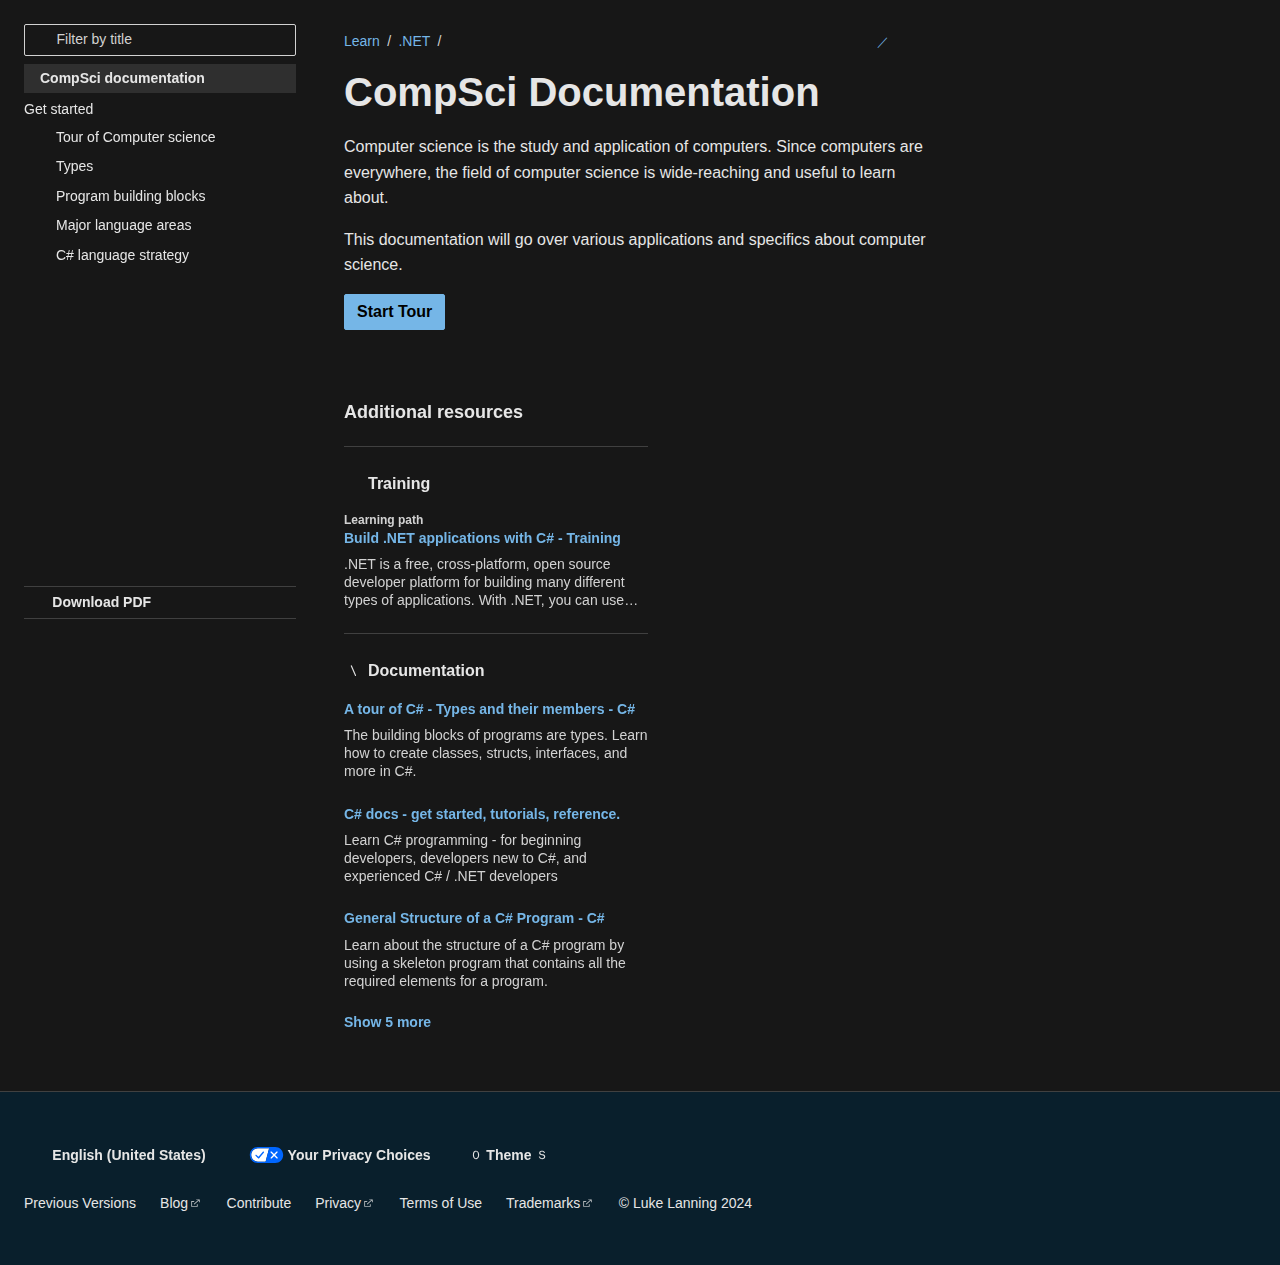
==== docsPage.html @ 21b55404 "Update docsPage.html" ====
<!DOCTYPE html>
<!-- saved from url=(0063)https://learn.microsoft.com/en-us/dotnet/csharp/tour-of-csharp/ -->
<html class="hasSidebar hasPageActions hasBreadcrumb conceptual has-default-focus theme-dark" lang="en-us" dir="ltr" data-authenticated="false" data-auth-status-determined="true" data-target="docs" x-ms-format-detection="none"><head><meta http-equiv="Content-Type" content="text/html; charset=UTF-8">
	
	<meta name="viewport" content="width=device-width, initial-scale=1.0">
	<meta property="og:title" content="A tour of C# - Overview - C#">
	<meta property="og:type" content="website">
	<meta property="og:url" content="https://learn.microsoft.com/en-us/dotnet/csharp/tour-of-csharp/">
			<meta property="og:description" content="New to C#? Learn the basics of the language. Start with this overview.">

	<meta property="og:image" content="https://learn.microsoft.com/dotnet/media/logo_csharp.png">

	<meta property="og:image:alt" content="A tour of C# - Overview - C# | Microsoft Learn">

	<meta name="twitter:card" content="summary">

	<meta name="twitter:site" content="@MicrosoftLearn">

	<meta name="color-scheme" content="light dark">


	<meta name="apiPlatform" content="dotnet">
<meta name="author" content="BillWagner">
<meta name="breadcrumb_path" content="/dotnet/breadcrumb/toc.json">
<meta name="depot_name" content="VS.core-docs">
<meta name="description" content="New to C#? Learn the basics of the language. Start with this overview.">
<meta name="document_id" content="14618620-83fc-fd68-93a9-03626c76d680">
<meta name="document_version_independent_id" content="ea7fbbaf-fd41-75cb-28fb-a2f36c8d3967">
<meta name="feedback_help_link_type" content="">
<meta name="feedback_help_link_url" content="">
<meta name="feedback_product_url" content="https://aka.ms/feedback/report?space=61">
<meta name="feedback_system" content="OpenSource">
<meta name="git_commit_id" content="f5c29f6b338151c743c318a79a7cab7b95daf19a">
<meta name="gitcommit" content="https://github.com/dotnet/docs/blob/f5c29f6b338151c743c318a79a7cab7b95daf19a/docs/csharp/tour-of-csharp/index.md">
<meta name="interactive_type" content="csharp">
<meta name="locale" content="en-us">
<meta name="ms.author" content="wiwagn">
<meta name="ms.date" content="03/14/2022">
<meta name="ms.devlang" content="csharp">
<meta name="ms.service" content="dotnet-csharp">
<meta name="ms.subservice" content="get-started">
<meta name="ms.topic" content="conceptual">
<meta name="original_content_git_url" content="https://github.com/dotnet/docs/blob/live/docs/csharp/tour-of-csharp/index.md">
<meta name="page_type" content="conceptual">
<meta name="pdf_url_template" content="https://learn.microsoft.com/pdfstore/en-us/VS.core-docs/{branchName}{pdfName}">
<meta name="schema" content="Conceptual">
<meta name="search.mshattr.devlang" content="csharp">
<meta name="show_latex" content="true">
<meta name="site_name" content="Docs">
<meta name="toc_rel" content="../toc.json">
<meta name="uhfHeaderId" content="MSDocsHeader-DotNet">
<meta name="updated_at" content="2024-02-21 11:40 AM">
<meta name="word_count" content="2849">


	<meta name="persistent_id" content="34122cad-1da2-99b5-2f0b-d1f5e34a1431">
	


	<meta name="cmProducts" content="https://microsoft-devrel.poolparty.biz/DevRelOfferingOntology/c6f99e62-1cf6-4b71-af9b-649b05f80cce" data-source="generated">

	<meta name="cmProducts" content="https://authoring-docs-microsoft.poolparty.biz/devrel/7696cda6-0510-47f6-8302-71bb5d2e28cf" data-source="generated">

	


	<meta name="spProducts" content="https://microsoft-devrel.poolparty.biz/DevRelOfferingOntology/3f56b378-07a9-4fa1-afe8-9889fdc77628" data-source="generated">

	<meta name="spProducts" content="https://authoring-docs-microsoft.poolparty.biz/devrel/69c76c32-967e-4c65-b89a-74cc527db725" data-source="generated">

	


	<meta name="scope" content=".NET">
	<meta name="github_feedback_content_git_url" content="https://github.com/dotnet/docs/blob/main/docs/csharp/tour-of-csharp/index.md">
<link href="https://learn.microsoft.com/en-us/dotnet/csharp/tour-of-csharp/" rel="canonical">
	<title>Software Purpose Writing Revision | Luke Learn</title>

		<link rel="stylesheet" href="./Software revision_files/2c5a5d78.site-ltr.css">
<style type="text/css">.CtxtMenu_InfoClose {  top:.2em; right:.2em;}
.CtxtMenu_InfoContent {  overflow:auto; text-align:left; font-size:80%;  padding:.4em .6em; border:1px inset; margin:1em 0px;  max-height:20em; max-width:30em; background-color:#EEEEEE;  white-space:normal;}
.CtxtMenu_Info.CtxtMenu_MousePost {outline:none;}
.CtxtMenu_Info {  position:fixed; left:50%; width:auto; text-align:center;  border:3px outset; padding:1em 2em; background-color:#DDDDDD;  color:black;  cursor:default; font-family:message-box; font-size:120%;  font-style:normal; text-indent:0; text-transform:none;  line-height:normal; letter-spacing:normal; word-spacing:normal;  word-wrap:normal; white-space:nowrap; float:none; z-index:201;  border-radius: 15px;                     /* Opera 10.5 and IE9 */  -webkit-border-radius:15px;               /* Safari and Chrome */  -moz-border-radius:15px;                  /* Firefox */  -khtml-border-radius:15px;                /* Konqueror */  box-shadow:0px 10px 20px #808080;         /* Opera 10.5 and IE9 */  -webkit-box-shadow:0px 10px 20px #808080; /* Safari 3 & Chrome */  -moz-box-shadow:0px 10px 20px #808080;    /* Forefox 3.5 */  -khtml-box-shadow:0px 10px 20px #808080;  /* Konqueror */  filter:progid:DXImageTransform.Microsoft.dropshadow(OffX=2, OffY=2, Color="gray", Positive="true"); /* IE */}
</style><style type="text/css">.CtxtMenu_MenuClose {  position:absolute;  cursor:pointer;  display:inline-block;  border:2px solid #AAA;  border-radius:18px;  -webkit-border-radius: 18px;             /* Safari and Chrome */  -moz-border-radius: 18px;                /* Firefox */  -khtml-border-radius: 18px;              /* Konqueror */  font-family: "Courier New", Courier;  font-size:24px;  color:#F0F0F0}
.CtxtMenu_MenuClose span {  display:block; background-color:#AAA; border:1.5px solid;  border-radius:18px;  -webkit-border-radius: 18px;             /* Safari and Chrome */  -moz-border-radius: 18px;                /* Firefox */  -khtml-border-radius: 18px;              /* Konqueror */  line-height:0;  padding:8px 0 6px     /* may need to be browser-specific */}
.CtxtMenu_MenuClose:hover {  color:white!important;  border:2px solid #CCC!important}
.CtxtMenu_MenuClose:hover span {  background-color:#CCC!important}
.CtxtMenu_MenuClose:hover:focus {  outline:none}
</style><style type="text/css">.CtxtMenu_Menu {  position:absolute;  background-color:white;  color:black;  width:auto; padding:5px 0px;  border:1px solid #CCCCCC; margin:0; cursor:default;  font: menu; text-align:left; text-indent:0; text-transform:none;  line-height:normal; letter-spacing:normal; word-spacing:normal;  word-wrap:normal; white-space:nowrap; float:none; z-index:201;  border-radius: 5px;                     /* Opera 10.5 and IE9 */  -webkit-border-radius: 5px;             /* Safari and Chrome */  -moz-border-radius: 5px;                /* Firefox */  -khtml-border-radius: 5px;              /* Konqueror */  box-shadow:0px 10px 20px #808080;         /* Opera 10.5 and IE9 */  -webkit-box-shadow:0px 10px 20px #808080; /* Safari 3 & Chrome */  -moz-box-shadow:0px 10px 20px #808080;    /* Forefox 3.5 */  -khtml-box-shadow:0px 10px 20px #808080;  /* Konqueror */}
.CtxtMenu_MenuItem {  padding: 1px 2em;  background:transparent;}
.CtxtMenu_MenuArrow {  position:absolute; right:.5em; padding-top:.25em; color:#666666;  font-family: null; font-size: .75em}
.CtxtMenu_MenuActive .CtxtMenu_MenuArrow {color:white}
.CtxtMenu_MenuArrow.CtxtMenu_RTL {left:.5em; right:auto}
.CtxtMenu_MenuCheck {  position:absolute; left:.7em;  font-family: null}
.CtxtMenu_MenuCheck.CtxtMenu_RTL { right:.7em; left:auto }
.CtxtMenu_MenuRadioCheck {  position:absolute; left: .7em;}
.CtxtMenu_MenuRadioCheck.CtxtMenu_RTL {  right: .7em; left:auto}
.CtxtMenu_MenuInputBox {  padding-left: 1em; right:.5em; color:#666666;  font-family: null;}
.CtxtMenu_MenuInputBox.CtxtMenu_RTL {  left: .1em;}
.CtxtMenu_MenuComboBox {  left:.1em; padding-bottom:.5em;}
.CtxtMenu_MenuSlider {  left: .1em;}
.CtxtMenu_SliderValue {  position:absolute; right:.1em; padding-top:.25em; color:#333333;  font-size: .75em}
.CtxtMenu_SliderBar {  outline: none; background: #d3d3d3}
.CtxtMenu_MenuLabel {  padding: 1px 2em 3px 1.33em;  font-style:italic}
.CtxtMenu_MenuRule {  border-top: 1px solid #DDDDDD;  margin: 4px 3px;}
.CtxtMenu_MenuDisabled {  color:GrayText}
.CtxtMenu_MenuActive {  background-color: #606872;  color: white;}
.CtxtMenu_MenuDisabled:focus {  background-color: #E8E8E8}
.CtxtMenu_MenuLabel:focus {  background-color: #E8E8E8}
.CtxtMenu_ContextMenu:focus {  outline:none}
.CtxtMenu_ContextMenu .CtxtMenu_MenuItem:focus {  outline:none}
.CtxtMenu_SelectionMenu {  position:relative; float:left;  border-bottom: none; -webkit-box-shadow:none; -webkit-border-radius:0px; }
.CtxtMenu_SelectionItem {  padding-right: 1em;}
.CtxtMenu_Selection {  right: 40%; width:50%; }
.CtxtMenu_SelectionBox {  padding: 0em; max-height:20em; max-width: none;  background-color:#FFFFFF;}
.CtxtMenu_SelectionDivider {  clear: both; border-top: 2px solid #000000;}
.CtxtMenu_Menu .CtxtMenu_MenuClose {  top:-10px; left:-10px}
</style>
<link rel="stylesheet" href="https://static.docs.com/ui/latest/site/en-us/styles/site-ltr.css">
<script type="application/ld+json">{"@context":"https://schema.org","@type":"BreadcrumbList","itemListElement":[{"name":"Learn","position":1,"@type":"ListItem","item":"https://learn.microsoft.com/en-us/"},{"name":".NET","position":2,"@type":"ListItem","item":"https://learn.microsoft.com/en-us/dotnet/"},{"name":"C# guide","position":3,"@type":"ListItem","item":"https://learn.microsoft.com/en-us/dotnet/csharp/"},{"name":"Get started","position":4,"@type":"ListItem"}]}</script><link rel="stylesheet" href="chrome-extension://iheobagjkfklnlikgihanlhcddjoihkg/fonts/Metropolis.css"></head>

<body lang="en-us" dir="ltr" data-new-gr-c-s-check-loaded="14.1163.0" data-gr-ext-installed=""><div class="mainContainer  uhf-container has-default-focus" data-bi-name="body">

		<div class="columns has-large-gaps is-gapless-mobile ">

			<div id="left-container" class="left-container is-hidden-mobile column is-one-third-tablet is-one-quarter-desktop">
				<nav id="affixed-left-container" class="margin-top-sm-tablet position-sticky display-flex flex-direction-column" aria-label="Primary" data-bi-name="left toc" role="navigation" style="top: 24px; height: calc(-305px + 100vh); max-height: 9381.5px;"><form action="javascript:" role="search" aria-label="Search" class="margin-bottom-xxs"><label class="visually-hidden" for="ax-2">Search</label><div class="autocomplete display-block" data-bi-name="autocomplete"><!---->
			<div class="field-body control has-icons-left">
				<input role="combobox" maxlength="100" aria-autocomplete="list" autocapitalize="off" autocomplete="off" autocorrect="off" spellcheck="false" id="ax-2" data-test-id="ax-2" class="autocomplete-input input input-sm
						control has-icons-left
						width-full" type="text" aria-expanded="false" aria-owns="ax-3-listbox" aria-controls="ax-3-listbox" aria-activedescendant="" aria-describedby="ms--ax-2-description" placeholder="Filter by title" pattern=".*">
			  

				<span aria-hidden="true" class="autocomplete-loader loader has-text-primary " hidden=""></span>

				<span hidden="" id="ms--ax-2-description">
					Suggestions will filter as you type
				</span>
			</div>

			<ul role="listbox" id="ax-3-listbox" data-test-id="ax-2-listbox" class="autocomplete-suggestions is-vertically-scrollable padding-xxs " aria-label="Suggestions" hidden="">
				
				
			</ul>
		<!----></div></form>
		<ul class="tree table-of-contents is-vertically-scrollable flex-grow-1 flex-shrink-1" role="tree" aria-label="Table of contents" data-bi-name="tree" data-is-collapsible="true">
			<li role="none"><a aria-setsize="14" aria-level="1" aria-posinset="1" role="treeitem" tabindex="-1" class="tree-item is-leaf has-external-link-indicator is-selected" data-bi-name="tree-leaf" href="docs.html" aria-current="page">CompSci documentation</a></li>
			<li class="tree-item is-expanded" aria-setsize="14" aria-level="1" aria-posinset="2" role="treeitem" tabindex="-1" id="title-2-1" aria-expanded="true"><span data-bi-name="tree-expander" class="tree-expander"></span>Get started</span>
				<ul class="tree-group" role="group"><li role="none"><a aria-setsize="6" aria-level="2" aria-posinset="1" role="treeitem" tabindex="0" class="tree-item is-leaf has-external-link-indicator" data-bi-name="tree-leaf" href="index.html">Tour of Computer science</a></li>
					<li role="none"><a aria-setsize="6" aria-level="2" aria-posinset="2" role="treeitem" tabindex="-1" class="tree-item is-leaf has-external-link-indicator" data-bi-name="tree-leaf" href="resources.html">Types</a></li>
					<li role="none"><a aria-setsize="6" aria-level="2" aria-posinset="3" role="treeitem" tabindex="-1" class="tree-item is-leaf has-external-link-indicator" data-bi-name="tree-leaf" href="">Program building blocks</a></li>
					<li role="none"><a aria-setsize="6" aria-level="2" aria-posinset="4" role="treeitem" tabindex="-1" class="tree-item is-leaf has-external-link-indicator" data-bi-name="tree-leaf" href="">Major language areas</a></li>
					<li role="none"><a aria-setsize="6" aria-level="2" aria-posinset="5" role="treeitem" tabindex="-1" class="tree-item is-leaf has-external-link-indicator" data-bi-name="tree-leaf" href="">C# language strategy</a></li>
				</ul>
			</li>
		</ul>
		<div class="padding-xxs padding-none-tablet border-top border-bottom-tablet">
			<button class="button button-sm button-clear button-block inner-focus justify-content-flex-start-tablet" data-bi-name="download-pdf" rel="nofollow"><!---->
			<span class="icon" aria-hidden="true">
			</span>
			<span><!---->Download PDF<!----></span>
			</button>
		</div>
	</nav>
</div>

			<!-- .primary-holder -->
			<section class="primary-holder column is-two-thirds-tablet is-three-quarters-desktop">
				<!--div.columns -->
				<div class="columns is-gapless-mobile has-large-gaps ">


					<div id="main-column" class="column  is-full is-8-desktop">

						<main id="main" class="" role="main" data-bi-name="content" lang="en-us" dir="ltr">
							<!-- article-header -->
							<div id="article-header" class="background-color-body margin-top-sm-tablet margin-bottom-xs display-none-print">
								<div class="display-flex align-items-center ">
									<details id="article-header-breadcrumbs-overflow-popover" class="popover" data-for="article-header-breadcrumbs" hidden="">
										<summary class="button button-clear button-primary button-sm inner-focus" aria-label="All breadcrumbs">
											<span class="icon">
												<span class="docon docon-more"></span>
											</span>
										</summary>
										<div id="article-header-breadcrumbs-overflow" class="popover-content padding-none"><!---->
			<nav>
				<ol class="list-style-none">
					<!---->
								<li class="line-clamp-1">
									<a class="display-block has-inner-focus padding-inline-xs padding-block-xxs border-radius font-size-sm" href="https://learn.microsoft.com/en-us/">
										Learn
									</a>
								</li>
							<!----><!---->
								<li class="line-clamp-1">
									<a class="display-block has-inner-focus padding-inline-xs padding-block-xxs border-radius font-size-sm" href="https://learn.microsoft.com/en-us/dotnet/">
										.NET
									</a>
								</li>
							<!----><!---->
				</ol>
			</nav>
			
		<!----></div>
									</details>

									<bread-crumbs id="article-header-breadcrumbs" data-test-id="article-header-breadcrumbs" class="overflow-hidden flex-grow-1 margin-right-sm margin-right-md-tablet margin-right-lg-desktop margin-left-negative-xxs padding-left-xxs" style="display: block; white-space: nowrap; overflow: hidden;"><!---->
			<nav>
				<ol class="breadcrumbs">
					<!---->
								<li class="breadcrumbs-item" data-bread-crumbs-collapse-target="">
									<a href="https://learn.microsoft.com/en-us/"><!---->Learn<!----></a>
								</li>
							<!----><!---->
								<li class="breadcrumbs-item" data-bread-crumbs-collapse-target="">
									<a href="https://learn.microsoft.com/en-us/dotnet/"><!---->.NET<!----></a>
								</li>
							<!----><!---->
				</ol>
			</nav>
		<!----></bread-crumbs>

									<div id="article-header-page-actions" class="margin-left-auto display-flex flex-wrap-no-wrap align-items-stretch">

										<a id="lang-link-tablet" class="button button-primary button-clear button-sm display-none display-inline-flex-tablet" title="Read in English" data-bi-name="language-toggle" data-read-in-link="" hidden="" href="https://learn.microsoft.com/en-us/dotnet/csharp/tour-of-csharp/" data-bi="{&quot;cN&quot;:&quot;language-toggle&quot;,&quot;value&quot;:&quot;off&quot;}">
											<span class="icon margin-none" aria-hidden="true" data-read-in-link-icon="">
												<span class="docon docon-locale-globe"></span>
											</span>
											<span class="is-visually-hidden" data-read-in-link-text="">Read in English</span>
										</a>

											<button type="button" class="collection button button-clear button-sm button-primary display-none display-inline-flex-tablet" data-list-type="collection" data-bi-name="collection" title="Add A tour of CompSci - Overview - C# | Lanning Learn to a collection" data-pressed="false">
												<span class="icon margin-none" aria-hidden="true">
													<span class="docon docon-circle-addition"></span>
												</span>
												<span class="collection-status is-visually-hidden">Add</span>
											</button>
										

											<a data-contenteditbtn="" class="button button-clear button-sm text-decoration-none button-primary display-none display-inline-flex-tablet" aria-label="Edit" title="Edit This Document" data-bi-name="edit" href="https://github.com/dotnet/docs/blob/main/docs/csharp/tour-of-csharp/index.md" data-original_content_git_url="https://github.com/dotnet/docs/blob/live/docs/csharp/tour-of-csharp/index.md" data-original_content_git_url_template="{repo}/blob/{branch}/docs/csharp/tour-of-csharp/index.md" data-pr_repo="" data-pr_branch="">
												<span class="icon margin-none" aria-hidden="true">
													<span class="docon docon-edit-outline"></span>
												</span>
											</a>
										


										
										<details class="popover popover-right" id="article-header-page-actions-overflow">
											<summary class="justify-content-flex-start button button-clear button-sm button-primary" aria-label="More actions">
												<span class="icon" aria-hidden="true">
													<span class="docon docon-more-vertical"></span>
												</span>
											</summary>
											<div class="popover-content padding-none">
													<button data-page-action-item="overflow-mobile" type="button" class="justify-content-flex-start button-block button-sm has-inner-focus button button-clear display-none-tablet" data-bi-name="contents-expand" data-contents-button="" data-popover-close="">
														<span class="icon">
															<span class="docon docon-editor-list-bullet" aria-hidden="true"></span>
														</span>
															<span class="contents-expand-title">Table of contents</span>
													</button>

												<a id="lang-link-overflow" class="justify-content-flex-start button-sm has-inner-focus button button-clear button-block display-none-tablet" title="Read in English" data-bi-name="language-toggle" data-page-action-item="overflow-mobile" data-check-hidden="true" data-read-in-link="" hidden="" href="https://learn.microsoft.com/en-us/dotnet/csharp/tour-of-csharp/" data-bi="{&quot;cN&quot;:&quot;language-toggle&quot;,&quot;value&quot;:&quot;off&quot;}">
													<span class="icon" aria-hidden="true" data-read-in-link-icon="">
														<span class="docon docon-locale-globe"></span>
													</span>
													<span data-read-in-link-text="">Read in English</span>
												</a>

													<button type="button" class="collection justify-content-flex-start button button-clear button-sm has-inner-focus button-block display-none-tablet" data-list-type="collection" data-bi-name="collection" title="Add A tour of C# - Overview - C# | Microsoft Learn to a collection" data-page-action-item="overflow-mobile" data-check-hidden="true" data-popover-close="" data-pressed="false">
														<span class="icon" aria-hidden="true">
															<span class="docon docon-circle-addition"></span>
														</span>
														<span class="collection-status">Add</span>
													</button>

													<a data-contenteditbtn="" class="button button-clear button-block button-sm has-inner-focus justify-content-flex-start text-decoration-none display-none-tablet" aria-label="Edit" title="Edit This Document" data-bi-name="edit" href="https://github.com/dotnet/docs/blob/main/docs/csharp/tour-of-csharp/index.md" data-original_content_git_url="https://github.com/dotnet/docs/blob/live/docs/csharp/tour-of-csharp/index.md" data-original_content_git_url_template="{repo}/blob/{branch}/docs/csharp/tour-of-csharp/index.md" data-pr_repo="" data-pr_branch="">
														<span class="icon" aria-hidden="true">
															<span class="docon docon-edit-outline"></span>
														</span>
														<span>Edit</span>
													</a>

													<button class="button button-block button-clear button-sm justify-content-flex-start has-inner-focus" title="Print" type="button" aria-label="Print" data-bi-name="print" data-page-action-item="overflow-all" data-popover-close="" data-print-page="" data-check-hidden="true">
														<span class="icon" aria-hidden="true">
															<span class="docon docon-print"></span>
														</span>
														<span>Print</span>
													</button>

													<div aria-hidden="true" class="margin-none
														border-top" data-page-action-item="overflow-all"></div>

													
														<a class="button button-clear button-sm has-inner-focus button-block text-decoration-none justify-content-flex-start share-twitter" data-bi-name="twitter" data-page-action-item="overflow-all" href="https://twitter.com/intent/tweet?original_referer=https%3A%2F%2Flearn.microsoft.com%2Fen-us%2Fdotnet%2Fcsharp%2Ftour-of-csharp%2F%3FWT.mc_id%3Dtwitter&amp;text=Today%20I%20completed%20%22A%20tour%20of%20C%23%20-%20Overview%20-%20C%23%20%7C%20Microsoft%20Learn%22!%20I%27m%20so%20proud%20to%20be%20celebrating%20this%20achievement%20and%20hope%20this%20inspires%20you%20to%20start%20your%20own%20%40MicrosoftLearn%20journey!&amp;tw_p=tweetbutton&amp;url=https%3A%2F%2Flearn.microsoft.com%2Fen-us%2Fdotnet%2Fcsharp%2Ftour-of-csharp%2F%3FWT.mc_id%3Dtwitter">
															<span class="icon" aria-hidden="true">
																<span class="docon docon-brand-twitter"></span>
															</span>
															<span>Twitter</span>
														</a>
														<a class="button button-clear button-sm has-inner-focus button-block text-decoration-none justify-content-flex-start share-linkedin" data-bi-name="linkedin" data-page-action-item="overflow-all" href="https://www.linkedin.com/feed/?shareActive=true&amp;text=Today%20I%20completed%20%22A%20tour%20of%20C%23%20-%20Overview%20-%20C%23%20%7C%20Microsoft%20Learn%22!%20I%27m%20so%20proud%20to%20be%20celebrating%20this%20achievement%20and%20hope%20this%20inspires%20you%20to%20start%20your%20own%20%40MicrosoftLearn%20journey!%0A%0D%0Ahttps%3A%2F%2Flearn.microsoft.com%2Fen-us%2Fdotnet%2Fcsharp%2Ftour-of-csharp%2F%3FWT.mc_id%3Dlinkedin">
															<span class="icon" aria-hidden="true">
																<span class="docon docon-brand-linkedin"></span>
															</span>
															<span>LinkedIn</span>
														</a>
														<a class="button button-clear button-sm button-block has-inner-focus text-decoration-none justify-content-flex-start share-facebook" data-bi-name="facebook" data-page-action-item="overflow-all" href="https://www.facebook.com/sharer/sharer.php?u=https%3A%2F%2Flearn.microsoft.com%2Fen-us%2Fdotnet%2Fcsharp%2Ftour-of-csharp%2F%3FWT.mc_id%3Dfacebook">
															<span class="icon" aria-hidden="true">
																<span class="docon docon-brand-facebook"></span>
															</span>
															<span>Facebook</span>
														</a>
														<a class="button button-clear button-sm button-block has-inner-focus text-decoration-none justify-content-flex-start share-email" data-bi-name="email" data-page-action-item="overflow-all" href="mailto:?subject=%5BShared%20Article%5D%20A%20tour%20of%20C%23%20-%20Overview%20-%20C%23%20%7C%20Microsoft%20Learn&amp;body=Today%20I%20completed%20%22A%20tour%20of%20C%23%20-%20Overview%20-%20C%23%20%7C%20Microsoft%20Learn%22!%20I%27m%20so%20proud%20to%20be%20celebrating%20this%20achievement%20and%20hope%20this%20inspires%20you%20to%20start%20your%20own%20%40MicrosoftLearn%20journey!%0A%0D%0Ahttps%3A%2F%2Flearn.microsoft.com%2Fen-us%2Fdotnet%2Fcsharp%2Ftour-of-csharp%2F%3FWT.mc_id%3Demail">
															<span class="icon" aria-hidden="true">
																<span class="docon docon-mail-message-fill"></span>
															</span>
															<span>Email</span>
														</a>
												
											</div>
										</details>
										
									</div>
								</div>
							</div>
							<!-- end article-header -->


							<div>
								<button type="button" class="border contents-button button button-clear button-sm is-hidden-tablet has-inner-focus" data-bi-name="contents-expand" data-contents-button="" hidden="">
									<span class="icon">
										<span class="docon docon-editor-list-bullet" aria-hidden="true"></span>
									</span>
										<span class="contents-expand-title">Table of contents</span>
								</button>
							</div>

							<!-- end mobile-contents button  -->

							<div class="content ">


								<h1 id="a-tour-of-the-c-language">CompSci Documentation</h1>

									<div id="ms--inline-notifications" data-bi-name="inline-notification"></div>
<!-- Intro -->								
<p>Computer science is the study and application of computers. Since computers are everywhere, the field of computer science is wide-reaching and useful to learn about.</p>
<p>This documentation will go over various applications and specifics about computer science.</p>
<!-- Benefits 
<div class="heading-wrapper" data-heading-level="h2"><h2 id="net-architecture" class="heading-anchor">Benefits to learning</h2></div>
<p>Computer science is an ever-expanding field because as technology advances and becomes more engrained in daily life, so too does computer science. Therefore knowing a bit about technology greatly will help you in the future no matter who you are. As you spend more time interacting with computer science, more benefits will be gained; creativity and problem-solving skills will grow and it will change the way you think for the better. As a bonus, the field of computer science always needs more people and it pays well.</p> 
<p>Computer science is beneficial in a multitude of ways; therefore, the next section this tour will cover is how to enter the field.</p>
-->




















<p><a href="index.html" data-linktype="relative-path" class="button button-primary button-filled has-text-wrap">Start Tour</a></p>
</div>

							</div>

							<div id="assertive-live-region" role="alert" aria-live="assertive" class="visually-hidden" aria-relevant="additions" aria-atomic="true"></div>
							<div id="polite-live-region" role="status" aria-live="polite" class="visually-hidden" aria-relevant="additions" aria-atomic="true"></div>
							<!-- </content> -->

						</main>




						<!-- recommendations section -->
						<!-- end recommendations section -->

						<!-- feedback report section -->
						<!-- end feedback report section -->

							<aside id="ms--additional-resources-mobile" aria-label="Additional resources" class="display-none-desktop display-none-print">
								<hr class="hr">
								<h2 id="ms--additional-resources-mobile-heading" class="title is-3">Additional resources</h2>
								<section id="right-rail-recommendations-mobile" data-bi-name="recommendations"><!---->
		<hr class="hr display-none display-block-desktop">
		<article class="margin-top-md margin-top-sm-desktop">
			
		<p class="font-weight-semibold font-size-md display-flex align-items-center">
			<span class="icon margin-right-xxs" aria-hidden="true">
				<span class="docon docon-book-art64"></span>
			</span>
			Documentation
		</p>
	
			<div class="margin-top-xs ">
				
		<ul aria-live="polite" aria-relevant="additions" id="right-rail-recommendations-list-0">
			<!---->
					<li class="padding-none margin-top-xs margin-bottom-none position-relative ">
						  
				<p class="line-clamp-3">
					<a class="display-block inner-focus font-weight-semibold font-size-sm has-line-height-reset stretched-link" href="https://learn.microsoft.com/en-us/dotnet/csharp/tour-of-csharp/types?source=recommendations" data-bi-name="right-rail-recommendation-item-0">
						A tour of CompSci - Types and their members - C#
					</a>
				</p>
		   
						
		<p class="font-size-sm has-line-height-reset color-text-subtle margin-top-xxs line-clamp-3">
			The building blocks of programs are types. Learn how to create classes, structs, interfaces, and more in C#.
		</p>
	
					</li>
				<!---->
					<li class="padding-none margin-top-sm margin-bottom-none position-relative ">
						  
				<p class="line-clamp-3">
					<a class="display-block inner-focus font-weight-semibold font-size-sm has-line-height-reset stretched-link" href="https://learn.microsoft.com/en-us/dotnet/csharp/?source=recommendations" data-bi-name="right-rail-recommendation-item-1">
						CompSci docs - get started, tutorials, reference.
					</a>
				</p>
		   
						
		<p class="font-size-sm has-line-height-reset color-text-subtle margin-top-xxs line-clamp-3">
			Learn C# programming - for beginning developers, developers new to C#, and experienced C# / .NET developers
		</p>
	
					</li>
				<!---->
					<li class="padding-none margin-top-sm margin-bottom-none position-relative ">
						  
				<p class="line-clamp-3">
					<a class="display-block inner-focus font-weight-semibold font-size-sm has-line-height-reset stretched-link" href="https://learn.microsoft.com/en-us/dotnet/csharp/fundamentals/program-structure/?source=recommendations" data-bi-name="right-rail-recommendation-item-2">
						General Structure of a C# Program - C#
					</a>
				</p>
		   
						
		<p class="font-size-sm has-line-height-reset color-text-subtle margin-top-xxs line-clamp-3">
			Learn about the structure of a C# program by using a skeleton program that contains all the required elements for a program.
		</p>
	
					</li>
				<!---->
					<li class="padding-none margin-top-sm margin-bottom-none position-relative expandable">
						  
				<p class="line-clamp-3">
					<a class="display-block inner-focus font-weight-semibold font-size-sm has-line-height-reset stretched-link" href="https://learn.microsoft.com/en-us/dotnet/csharp/tour-of-csharp/strategy?source=recommendations" data-bi-name="right-rail-recommendation-item-3">
						C# language strategy
					</a>
				</p>
		   
						
		<p class="font-size-sm has-line-height-reset color-text-subtle margin-top-xxs line-clamp-3">
			We will keep evolving C# to meet the changing needs of developers and remain a state-of-the-art programming language. We will innovate eagerly and broadly in collaboration with C# developers
		</p>
	
					</li>
				<!---->
					<li class="padding-none margin-top-sm margin-bottom-none position-relative expandable">
						  
				<p class="line-clamp-3">
					<a class="display-block inner-focus font-weight-semibold font-size-sm has-line-height-reset stretched-link" href="https://learn.microsoft.com/en-us/dotnet/csharp/tour-of-csharp/program-building-blocks?source=recommendations" data-bi-name="right-rail-recommendation-item-4">
						A tour of C# - The building blocks of C# programs
					</a>
				</p>
		   
						
		<p class="font-size-sm has-line-height-reset color-text-subtle margin-top-xxs line-clamp-3">
			Learn about C# members, expressions, and statements. Members include properties, fields, methods, events, operators, nested types, and more.
		</p>
	
					</li>
				<!---->
					<li class="padding-none margin-top-sm margin-bottom-none position-relative expandable">
						  
				<p class="line-clamp-3">
					<a class="display-block inner-focus font-weight-semibold font-size-sm has-line-height-reset stretched-link" href="https://learn.microsoft.com/en-us/dotnet/csharp/tour-of-csharp/tutorials/local-environment?source=recommendations" data-bi-name="right-rail-recommendation-item-5">
						Introduction to C# - become familiar with the development tools
					</a>
				</p>
		   
						
		<p class="font-size-sm has-line-height-reset color-text-subtle margin-top-xxs line-clamp-3">
			This article provides a basic introduction to the tools you'll use to develop C# and .NET Applications on your machine.
		</p>
	
					</li>
				<!---->
					<li class="padding-none margin-top-sm margin-bottom-none position-relative expandable">
						  
				<p class="line-clamp-3">
					<a class="display-block inner-focus font-weight-semibold font-size-sm has-line-height-reset stretched-link" href="https://learn.microsoft.com/en-us/dotnet/csharp/programming-guide/?source=recommendations" data-bi-name="right-rail-recommendation-item-6">
						C# Programming Guide - C#
					</a>
				</p>
		   
						
		<p class="font-size-sm has-line-height-reset color-text-subtle margin-top-xxs line-clamp-3">
			Use these resources for detailed information on key C# language features and features accessible to C# through .NET.
		</p>
	
					</li>
				<!---->
					<li class="padding-none margin-top-sm margin-bottom-none position-relative expandable">
						  
				<p class="line-clamp-3">
					<a class="display-block inner-focus font-weight-semibold font-size-sm has-line-height-reset stretched-link" href="https://learn.microsoft.com/en-us/dotnet/csharp/tour-of-csharp/features?source=recommendations" data-bi-name="right-rail-recommendation-item-7">
						A tour of C# - Major language areas - C#
					</a>
				</p>
		   
						
		<p class="font-size-sm has-line-height-reset color-text-subtle margin-top-xxs line-clamp-3">
			New to C#? Learn the basics of the language. This article contains a survey of major language features.
		</p>
	
					</li>
				<!---->
		</ul>
	
			</div>
			<!---->
				
		<button type="button" aria-expanded="false" data-show-more="" class="link-button font-weight-semibold font-size-sm margin-top-sm" aria-controls="right-rail-recommendations-list-0" data-title="Show 5 more" data-bi-name="show-more-btn">
			<span class="show-more-text "><!---->Show 5 more<!----></span>
			
		</button>
	
		  <!---->
		</article>
	<!----></section>
								<section id="right-rail-training-mobile" data-bi-name="learning-resources-card"><!---->
		<hr class="hr display-none display-block-desktop">
		<article class="margin-top-md margin-top-sm-desktop">
			
		<p class="font-weight-semibold font-size-md display-flex align-items-center">
			<span class="icon margin-right-xxs" aria-hidden="true">
				<span class="docon docon-cube-cone-ball-shapes"></span>
			</span>
			Training
		</p>
	
			<div class="margin-top-xs position-relative">
				<!---->
		<div class="position-relative margin-top-xs">
			 
				<p class="has-line-height-reset color-text-subtle font-size-xs font-weight-semibold">
					Learning path
				</p>
		   
				<p class="line-clamp-3">
					<a class="display-block inner-focus font-weight-semibold font-size-sm has-line-height-reset stretched-link" href="https://learn.microsoft.com/en-us/training/paths/build-dotnet-applications-csharp/?source=recommendations">
						Build .NET applications with C# - Training
					</a>
				</p>
		   
			
		<p class="font-size-sm has-line-height-reset color-text-subtle margin-top-xxs line-clamp-3">
			.NET is a free, cross-platform, open source developer platform for building many different types of applications. With .NET, you can use multiple languages, editors, and libraries to build for web, mobile, desktop, games, and IoT.
		</p>
	
		</div>
	<!----><!---->
			</div>
			
		</article>
	<!----></section>
								<section id="right-rail-events-mobile" data-bi-name="events-card" hidden=""></section>
								<section id="right-rail-qna-mobile" data-bi-name="qna-link-card" hidden=""></section>
							</aside>

						<div class="border-top is-visible-interactive has-default-focus margin-top-sm ">



	<footer id="footer-interactive" data-bi-name="footer" class="footer-layout">
	<div class="display-flex gap-xs flex-wrap-wrap is-full-height padding-right-lg-desktop">
			<a data-mscc-ic="false" class="locale-selector-link button button-sm button-clear flex-shrink-0" href="https://learn.microsoft.com/en-us/locale?target=https%3A%2F%2Flearn.microsoft.com%2Fen-us%2Fdotnet%2Fcsharp%2Ftour-of-csharp%2F" data-bi-name="select-locale" aria-label="Content language selector. Currently set to English (United States).">
					<span class="icon" aria-hidden="true">
						<span class="docon docon-world"></span>
					</span>
					<span class="local-selector-link-text">English (United States)</span></a>
		<div class="ccpa-privacy-link" data-ccpa-privacy-link="">
<a href="https://aka.ms/yourcaliforniaprivacychoices" class="button button-sm button-clear flex-shrink-0" data-mscc-ic="false" data-bi-name="your-privacy-choices">
	<svg role="img" aria-label="California Consumer Privacy Act (CCPA) Opt-Out Icon" xmlns="http://www.w3.org/2000/svg" viewBox="0 0 30 14" xml:space="preserve" height="16" width="43" focusable="false">
		<title>California Consumer Privacy Act (CCPA) Opt-Out Icon</title>
		<path d="M7.4 12.8h6.8l3.1-11.6H7.4C4.2 1.2 1.6 3.8 1.6 7s2.6 5.8 5.8 5.8z" style="fill-rule:evenodd;clip-rule:evenodd;fill:#fff"></path>
		<path d="M22.6 0H7.4c-3.9 0-7 3.1-7 7s3.1 7 7 7h15.2c3.9 0 7-3.1 7-7s-3.2-7-7-7zm-21 7c0-3.2 2.6-5.8 5.8-5.8h9.9l-3.1 11.6H7.4c-3.2 0-5.8-2.6-5.8-5.8z" style="fill-rule:evenodd;clip-rule:evenodd;fill:#06f"></path>
		<path d="M24.6 4c.2.2.2.6 0 .8L22.5 7l2.2 2.2c.2.2.2.6 0 .8-.2.2-.6.2-.8 0l-2.2-2.2-2.2 2.2c-.2.2-.6.2-.8 0-.2-.2-.2-.6 0-.8L20.8 7l-2.2-2.2c-.2-.2-.2-.6 0-.8.2-.2.6-.2.8 0l2.2 2.2L23.8 4c.2-.2.6-.2.8 0z" style="fill:#fff"></path>
		<path d="M12.7 4.1c.2.2.3.6.1.8L8.6 9.8c-.1.1-.2.2-.3.2-.2.1-.5.1-.7-.1L5.4 7.7c-.2-.2-.2-.6 0-.8.2-.2.6-.2.8 0L8 8.6l3.8-4.5c.2-.2.6-.2.9 0z" style="fill:#06f"></path>
	</svg>
	<span>Your Privacy Choices</span>
</a>
		</div>
		<div class="flex-shrink-0">
<div class="dropdown has-caret-up">
	<button class="dropdown-trigger button button-clear button-sm has-inner-focus theme-dropdown-trigger" aria-controls="theme-menu-interactive" aria-expanded="false" title="Theme" data-bi-name="theme">
		<span class="icon">
			<span class="docon docon-sun" aria-hidden="true"></span>
		</span>
		<span>Theme</span>
		<span class="icon expanded-indicator" aria-hidden="true">
			<span class="docon docon-chevron-down-light"></span>
		</span>
	</button>
	<div class="dropdown-menu" id="theme-menu-interactive" role="menu">
		<ul class="theme-selector padding-xxs" role="none">
			<li class="theme display-block" role="menuitem">
				<button class="button button-clear button-sm theme-control button-block justify-content-flex-start" data-theme-to="light" aria-pressed="false">
					<span class="theme-light margin-right-xxs">
						<span class="theme-selector-icon border display-inline-block has-body-background" aria-hidden="true">
							<svg class="svg" xmlns="http://www.w3.org/2000/svg" viewBox="0 0 22 14">
								<rect width="22" height="14" class="has-fill-body-background"></rect>
								<rect x="5" y="5" width="12" height="4" class="has-fill-secondary"></rect>
								<rect x="5" y="2" width="2" height="1" class="has-fill-secondary"></rect>
								<rect x="8" y="2" width="2" height="1" class="has-fill-secondary"></rect>
								<rect x="11" y="2" width="3" height="1" class="has-fill-secondary"></rect>
								<rect x="1" y="1" width="2" height="2" class="has-fill-secondary"></rect>
								<rect x="5" y="10" width="7" height="2" rx="0.3" class="has-fill-primary"></rect>
								<rect x="19" y="1" width="2" height="2" rx="1" class="has-fill-secondary"></rect>
							</svg>
						</span>
					</span>
					<span>
Light					</span>
				</button>
			</li>
			<li class="theme display-block" role="menuitem">
				<button class="button button-clear button-sm theme-control button-block justify-content-flex-start is-selected" data-theme-to="dark" aria-pressed="true">
					<span class="theme-dark margin-right-xxs">
						<span class="border theme-selector-icon display-inline-block has-body-background" aria-hidden="true">
							<svg class="svg" xmlns="http://www.w3.org/2000/svg" viewBox="0 0 22 14">
								<rect width="22" height="14" class="has-fill-body-background"></rect>
								<rect x="5" y="5" width="12" height="4" class="has-fill-secondary"></rect>
								<rect x="5" y="2" width="2" height="1" class="has-fill-secondary"></rect>
								<rect x="8" y="2" width="2" height="1" class="has-fill-secondary"></rect>
								<rect x="11" y="2" width="3" height="1" class="has-fill-secondary"></rect>
								<rect x="1" y="1" width="2" height="2" class="has-fill-secondary"></rect>
								<rect x="5" y="10" width="7" height="2" rx="0.3" class="has-fill-primary"></rect>
								<rect x="19" y="1" width="2" height="2" rx="1" class="has-fill-secondary"></rect>
							</svg>
						</span>
					</span>
					<span>
Dark					</span>
				</button>
			</li>
			<li class="theme display-block" role="menuitem">
				<button class="button button-clear button-sm theme-control button-block justify-content-flex-start" data-theme-to="high-contrast" aria-pressed="false">
					<span class="theme-high-contrast margin-right-xxs">
						<span class="border theme-selector-icon display-inline-block has-body-background" aria-hidden="true">
							<svg class="svg" xmlns="http://www.w3.org/2000/svg" viewBox="0 0 22 14">
								<rect width="22" height="14" class="has-fill-body-background"></rect>
								<rect x="5" y="5" width="12" height="4" class="has-fill-secondary"></rect>
								<rect x="5" y="2" width="2" height="1" class="has-fill-secondary"></rect>
								<rect x="8" y="2" width="2" height="1" class="has-fill-secondary"></rect>
								<rect x="11" y="2" width="3" height="1" class="has-fill-secondary"></rect>
								<rect x="1" y="1" width="2" height="2" class="has-fill-secondary"></rect>
								<rect x="5" y="10" width="7" height="2" rx="0.3" class="has-fill-primary"></rect>
								<rect x="19" y="1" width="2" height="2" rx="1" class="has-fill-secondary"></rect>
							</svg>
						</span>
					</span>
					<span>
High contrast					</span>
				</button>
			</li>
		</ul>
	</div>
</div>
		</div>
	</div>
	<ul class="links" data-bi-name="footerlinks">
		<li class="manage-cookies-holder" hidden=""></li>
				<li><a class="external-link-indicator" data-mscc-ic="false" href="https://learn.microsoft.com/en-us/previous-versions/" data-bi-name="archivelink">Previous Versions</a></li>
				<li><a class="external-link-indicator" data-mscc-ic="false" href="https://techcommunity.microsoft.com/t5/microsoft-learn-blog/bg-p/MicrosoftLearnBlog" data-bi-name="bloglink">Blog</a></li>
				<li><a class="external-link-indicator" data-mscc-ic="false" href="https://learn.microsoft.com/en-us/contribute/" data-bi-name="contributorGuide">Contribute</a></li>
					<li><a class="external-link-indicator" data-mscc-ic="false" href="https://go.microsoft.com/fwlink/?LinkId=521839" data-bi-name="privacy">Privacy</a></li>
				<li><a class="external-link-indicator" data-mscc-ic="false" href="https://learn.microsoft.com/en-us/legal/termsofuse" data-bi-name="termsofuse">Terms of Use</a></li>
				<li><a class="external-link-indicator" data-mscc-ic="false" href="https://www.microsoft.com/legal/intellectualproperty/Trademarks/" data-bi-name="trademarks">Trademarks</a></li>
		<li>© Luke Lanning 2024</li>
	</ul>
</footer>
						</div>

					</div>

						<div id="ms--additional-resources" class="right-container column is-4-desktop display-none display-block-desktop" data-bi-name="pageactions" role="complementary" aria-label="Additional resources">
							<div id="affixed-right-container" class="margin-top-sm-tablet position-sticky" data-bi-name="right-column" style="top: 36px; bottom: 36px;">
								<h2 id="ms--additional-resources-heading" class="title is-6 margin-top-md">Additional resources</h2>
								<section id="right-rail-events" data-bi-name="events-card" hidden=""></section>
								<section id="right-rail-training" data-bi-name="learning-resources-card"><!---->
		<hr class="hr display-none display-block-desktop">
		<article class="margin-top-md margin-top-sm-desktop">
			
		<p class="font-weight-semibold font-size-md display-flex align-items-center">
			<span class="icon margin-right-xxs" aria-hidden="true">
				<span class="docon docon-cube-cone-ball-shapes"></span>
			</span>
			Training
		</p>
	
			<div class="margin-top-xs position-relative">
				<!---->
		<div class="position-relative margin-top-xs">
			 
				<p class="has-line-height-reset color-text-subtle font-size-xs font-weight-semibold">
					Learning path
				</p>
		   
				<p class="line-clamp-3">
					<a class="display-block inner-focus font-weight-semibold font-size-sm has-line-height-reset stretched-link" href="https://learn.microsoft.com/en-us/training/paths/build-dotnet-applications-csharp/?source=recommendations">
						Build .NET applications with C# - Training
					</a>
				</p>
		   
			
		<p class="font-size-sm has-line-height-reset color-text-subtle margin-top-xxs line-clamp-3">
			.NET is a free, cross-platform, open source developer platform for building many different types of applications. With .NET, you can use multiple languages, editors, and libraries to build for web, mobile, desktop, games, and IoT.
		</p>
	
		</div>
	<!----><!---->
			</div>
			
		</article>
	<!----></section>
								<section id="right-rail-recommendations" data-bi-name="recommendations"><!---->
		<hr class="hr display-none display-block-desktop">
		<article class="margin-top-md margin-top-sm-desktop">
			
		<p class="font-weight-semibold font-size-md display-flex align-items-center">
			<span class="icon margin-right-xxs" aria-hidden="true">
				<span class="docon docon-book-art64"></span>
			</span>
			Documentation
		</p>
	
			<div class="margin-top-xs ">
				
		<ul aria-live="polite" aria-relevant="additions" id="right-rail-recommendations-list-1">
			<!---->
					<li class="padding-none margin-top-xs margin-bottom-none position-relative ">
						  
				<p class="line-clamp-3">
					<a class="display-block inner-focus font-weight-semibold font-size-sm has-line-height-reset stretched-link" href="https://learn.microsoft.com/en-us/dotnet/csharp/tour-of-csharp/types?source=recommendations" data-bi-name="right-rail-recommendation-item-0">
						A tour of C# - Types and their members - C#
					</a>
				</p>
		   
						
		<p class="font-size-sm has-line-height-reset color-text-subtle margin-top-xxs line-clamp-3">
			The building blocks of programs are types. Learn how to create classes, structs, interfaces, and more in C#.
		</p>
	
					</li>
				<!---->
					<li class="padding-none margin-top-sm margin-bottom-none position-relative ">
						  
				<p class="line-clamp-3">
					<a class="display-block inner-focus font-weight-semibold font-size-sm has-line-height-reset stretched-link" href="https://learn.microsoft.com/en-us/dotnet/csharp/?source=recommendations" data-bi-name="right-rail-recommendation-item-1">
						C# docs - get started, tutorials, reference.
					</a>
				</p>
		   
						
		<p class="font-size-sm has-line-height-reset color-text-subtle margin-top-xxs line-clamp-3">
			Learn C# programming - for beginning developers, developers new to C#, and experienced C# / .NET developers
		</p>
	
					</li>
				<!---->
					<li class="padding-none margin-top-sm margin-bottom-none position-relative ">
						  
				<p class="line-clamp-3">
					<a class="display-block inner-focus font-weight-semibold font-size-sm has-line-height-reset stretched-link" href="https://learn.microsoft.com/en-us/dotnet/csharp/fundamentals/program-structure/?source=recommendations" data-bi-name="right-rail-recommendation-item-2">
						General Structure of a C# Program - C#
					</a>
				</p>
		   
						
		<p class="font-size-sm has-line-height-reset color-text-subtle margin-top-xxs line-clamp-3">
			Learn about the structure of a C# program by using a skeleton program that contains all the required elements for a program.
		</p>
	
					</li>
				<!---->
					<li class="padding-none margin-top-sm margin-bottom-none position-relative expandable">
						  
				<p class="line-clamp-3">
					<a class="display-block inner-focus font-weight-semibold font-size-sm has-line-height-reset stretched-link" href="https://learn.microsoft.com/en-us/dotnet/csharp/tour-of-csharp/strategy?source=recommendations" data-bi-name="right-rail-recommendation-item-3">
						C# language strategy
					</a>
				</p>
		   
						
		<p class="font-size-sm has-line-height-reset color-text-subtle margin-top-xxs line-clamp-3">
			We will keep evolving C# to meet the changing needs of developers and remain a state-of-the-art programming language. We will innovate eagerly and broadly in collaboration with C# developers
		</p>
	
					</li>
				<!---->
					<li class="padding-none margin-top-sm margin-bottom-none position-relative expandable">
						  
				<p class="line-clamp-3">
					<a class="display-block inner-focus font-weight-semibold font-size-sm has-line-height-reset stretched-link" href="https://learn.microsoft.com/en-us/dotnet/csharp/tour-of-csharp/program-building-blocks?source=recommendations" data-bi-name="right-rail-recommendation-item-4">
						A tour of C# - The building blocks of C# programs
					</a>
				</p>
		   
						
		<p class="font-size-sm has-line-height-reset color-text-subtle margin-top-xxs line-clamp-3">
			Learn about C# members, expressions, and statements. Members include properties, fields, methods, events, operators, nested types, and more.
		</p>
	
					</li>
				<!---->
					<li class="padding-none margin-top-sm margin-bottom-none position-relative expandable">
						  
				<p class="line-clamp-3">
					<a class="display-block inner-focus font-weight-semibold font-size-sm has-line-height-reset stretched-link" href="https://learn.microsoft.com/en-us/dotnet/csharp/tour-of-csharp/tutorials/local-environment?source=recommendations" data-bi-name="right-rail-recommendation-item-5">
						Introduction to C# - become familiar with the development tools
					</a>
				</p>
		   
						
		<p class="font-size-sm has-line-height-reset color-text-subtle margin-top-xxs line-clamp-3">
			This article provides a basic introduction to the tools you'll use to develop C# and .NET Applications on your machine.
		</p>
	
					</li>
				<!---->
					<li class="padding-none margin-top-sm margin-bottom-none position-relative expandable">
						  
				<p class="line-clamp-3">
					<a class="display-block inner-focus font-weight-semibold font-size-sm has-line-height-reset stretched-link" href="https://learn.microsoft.com/en-us/dotnet/csharp/programming-guide/?source=recommendations" data-bi-name="right-rail-recommendation-item-6">
						C# Programming Guide - C#
					</a>
				</p>
		   
						
		<p class="font-size-sm has-line-height-reset color-text-subtle margin-top-xxs line-clamp-3">
			Use these resources for detailed information on key C# language features and features accessible to C# through .NET.
		</p>
	
					</li>
				<!---->
					<li class="padding-none margin-top-sm margin-bottom-none position-relative expandable">
						  
				<p class="line-clamp-3">
					<a class="display-block inner-focus font-weight-semibold font-size-sm has-line-height-reset stretched-link" href="https://learn.microsoft.com/en-us/dotnet/csharp/tour-of-csharp/features?source=recommendations" data-bi-name="right-rail-recommendation-item-7">
						A tour of C# - Major language areas - C#
					</a>
				</p>
		   
						
		<p class="font-size-sm has-line-height-reset color-text-subtle margin-top-xxs line-clamp-3">
			New to C#? Learn the basics of the language. This article contains a survey of major language features.
		</p>
	
					</li>
				<!---->
		</ul>
	
			</div>
			<!---->
				
		<button type="button" aria-expanded="false" data-show-more="" class="link-button font-weight-semibold font-size-sm margin-top-sm" aria-controls="right-rail-recommendations-list-1" data-title="Show 5 more" data-bi-name="show-more-btn">
			<span class="show-more-text "><!---->Show 5 more<!----></span>
			
		</button>
	
		  <!---->
		</article>
	<!----></section>
								<nav id="side-doc-outline" class="doc-outline" data-bi-name="intopic toc" aria-label="In this article">
									<h3>In this article</h3>
								</nav>
								<section id="right-rail-qna" class="margin-top-xxs" data-bi-name="qna-link-card" hidden=""></section>
							</div>
						</div>

				</div>
				<!--end of div.columns -->

			</section>
			<!--end of .primary-holder -->

			<!-- interactive container -->
			<aside id="interactive-container" class="interactive-container is-visible-interactive column has-body-background-dark ">
			</aside>
			<!-- end of interactive container -->
		</div>

	</div>
	<!--end of .mainContainer -->

	<section class="border-top has-default-focus is-hidden-interactive margin-top-sm ">



	<footer id="footer" data-bi-name="footer" class="footer-layout uhf-container has-padding" role="contentinfo">
	<div class="display-flex gap-xs flex-wrap-wrap is-full-height padding-right-lg-desktop">
			<a data-mscc-ic="false" class="locale-selector-link button button-sm button-clear flex-shrink-0" href="https://learn.microsoft.com/en-us/locale?target=https%3A%2F%2Flearn.microsoft.com%2Fen-us%2Fdotnet%2Fcsharp%2Ftour-of-csharp%2F" data-bi-name="select-locale" aria-label="Content language selector. Currently set to English (United States).">
					<span class="icon" aria-hidden="true">
						<span class="docon docon-world"></span>
					</span>
					<span class="local-selector-link-text">English (United States)</span></a>
		<div class="ccpa-privacy-link" data-ccpa-privacy-link="">
<a href="https://aka.ms/yourcaliforniaprivacychoices" class="button button-sm button-clear flex-shrink-0" data-mscc-ic="false" data-bi-name="your-privacy-choices">
	<svg role="img" aria-label="California Consumer Privacy Act (CCPA) Opt-Out Icon" xmlns="http://www.w3.org/2000/svg" viewBox="0 0 30 14" xml:space="preserve" height="16" width="43" focusable="false">
		<title>California Consumer Privacy Act (CCPA) Opt-Out Icon</title>
		<path d="M7.4 12.8h6.8l3.1-11.6H7.4C4.2 1.2 1.6 3.8 1.6 7s2.6 5.8 5.8 5.8z" style="fill-rule:evenodd;clip-rule:evenodd;fill:#fff"></path>
		<path d="M22.6 0H7.4c-3.9 0-7 3.1-7 7s3.1 7 7 7h15.2c3.9 0 7-3.1 7-7s-3.2-7-7-7zm-21 7c0-3.2 2.6-5.8 5.8-5.8h9.9l-3.1 11.6H7.4c-3.2 0-5.8-2.6-5.8-5.8z" style="fill-rule:evenodd;clip-rule:evenodd;fill:#06f"></path>
		<path d="M24.6 4c.2.2.2.6 0 .8L22.5 7l2.2 2.2c.2.2.2.6 0 .8-.2.2-.6.2-.8 0l-2.2-2.2-2.2 2.2c-.2.2-.6.2-.8 0-.2-.2-.2-.6 0-.8L20.8 7l-2.2-2.2c-.2-.2-.2-.6 0-.8.2-.2.6-.2.8 0l2.2 2.2L23.8 4c.2-.2.6-.2.8 0z" style="fill:#fff"></path>
		<path d="M12.7 4.1c.2.2.3.6.1.8L8.6 9.8c-.1.1-.2.2-.3.2-.2.1-.5.1-.7-.1L5.4 7.7c-.2-.2-.2-.6 0-.8.2-.2.6-.2.8 0L8 8.6l3.8-4.5c.2-.2.6-.2.9 0z" style="fill:#06f"></path>
	</svg>
	<span>Your Privacy Choices</span>
</a>
		</div>
		<div class="flex-shrink-0">
<div class="dropdown has-caret-up">
	<button class="dropdown-trigger button button-clear button-sm has-inner-focus theme-dropdown-trigger" aria-controls="theme-menu" aria-expanded="false" title="Theme" data-bi-name="theme">
		<span class="icon">
			<span class="docon docon-sun" aria-hidden="true"></span>
		</span>
		<span>Theme</span>
		<span class="icon expanded-indicator" aria-hidden="true">
			<span class="docon docon-chevron-down-light"></span>
		</span>
	</button>
	<div class="dropdown-menu" id="theme-menu" role="menu">
		<ul class="theme-selector padding-xxs" role="none">
			<li class="theme display-block" role="menuitem">
				<button class="button button-clear button-sm theme-control button-block justify-content-flex-start" data-theme-to="light" aria-pressed="false">
					<span class="theme-light margin-right-xxs">
						<span class="theme-selector-icon border display-inline-block has-body-background" aria-hidden="true">
							<svg class="svg" xmlns="http://www.w3.org/2000/svg" viewBox="0 0 22 14">
								<rect width="22" height="14" class="has-fill-body-background"></rect>
								<rect x="5" y="5" width="12" height="4" class="has-fill-secondary"></rect>
								<rect x="5" y="2" width="2" height="1" class="has-fill-secondary"></rect>
								<rect x="8" y="2" width="2" height="1" class="has-fill-secondary"></rect>
								<rect x="11" y="2" width="3" height="1" class="has-fill-secondary"></rect>
								<rect x="1" y="1" width="2" height="2" class="has-fill-secondary"></rect>
								<rect x="5" y="10" width="7" height="2" rx="0.3" class="has-fill-primary"></rect>
								<rect x="19" y="1" width="2" height="2" rx="1" class="has-fill-secondary"></rect>
							</svg>
						</span>
					</span>
					<span>
Light					</span>
				</button>
			</li>
			<li class="theme display-block" role="menuitem">
				<button class="button button-clear button-sm theme-control button-block justify-content-flex-start is-selected" data-theme-to="dark" aria-pressed="true">
					<span class="theme-dark margin-right-xxs">
						<span class="border theme-selector-icon display-inline-block has-body-background" aria-hidden="true">
							<svg class="svg" xmlns="http://www.w3.org/2000/svg" viewBox="0 0 22 14">
								<rect width="22" height="14" class="has-fill-body-background"></rect>
								<rect x="5" y="5" width="12" height="4" class="has-fill-secondary"></rect>
								<rect x="5" y="2" width="2" height="1" class="has-fill-secondary"></rect>
								<rect x="8" y="2" width="2" height="1" class="has-fill-secondary"></rect>
								<rect x="11" y="2" width="3" height="1" class="has-fill-secondary"></rect>
								<rect x="1" y="1" width="2" height="2" class="has-fill-secondary"></rect>
								<rect x="5" y="10" width="7" height="2" rx="0.3" class="has-fill-primary"></rect>
								<rect x="19" y="1" width="2" height="2" rx="1" class="has-fill-secondary"></rect>
							</svg>
						</span>
					</span>
					<span>
Dark					</span>
				</button>
			</li>
			<li class="theme display-block" role="menuitem">
				<button class="button button-clear button-sm theme-control button-block justify-content-flex-start" data-theme-to="high-contrast" aria-pressed="false">
					<span class="theme-high-contrast margin-right-xxs">
						<span class="border theme-selector-icon display-inline-block has-body-background" aria-hidden="true">
							<svg class="svg" xmlns="http://www.w3.org/2000/svg" viewBox="0 0 22 14">
								<rect width="22" height="14" class="has-fill-body-background"></rect>
								<rect x="5" y="5" width="12" height="4" class="has-fill-secondary"></rect>
								<rect x="5" y="2" width="2" height="1" class="has-fill-secondary"></rect>
								<rect x="8" y="2" width="2" height="1" class="has-fill-secondary"></rect>
								<rect x="11" y="2" width="3" height="1" class="has-fill-secondary"></rect>
								<rect x="1" y="1" width="2" height="2" class="has-fill-secondary"></rect>
								<rect x="5" y="10" width="7" height="2" rx="0.3" class="has-fill-primary"></rect>
								<rect x="19" y="1" width="2" height="2" rx="1" class="has-fill-secondary"></rect>
							</svg>
						</span>
					</span>
					<span>
High contrast					</span>
				</button>
			</li>
		</ul>
	</div>
</div>
		</div>
	</div>
	<ul class="links" data-bi-name="footerlinks">
		<li class="manage-cookies-holder" hidden=""></li>
				<li><a class="external-link-indicator" data-mscc-ic="false" href="https://learn.microsoft.com/en-us/previous-versions/" data-bi-name="archivelink">Previous Versions</a></li>
				<li><a class="external-link-indicator" data-mscc-ic="false" href="https://techcommunity.microsoft.com/t5/microsoft-learn-blog/bg-p/MicrosoftLearnBlog" data-bi-name="bloglink">Blog</a></li>
				<li><a class="external-link-indicator" data-mscc-ic="false" href="https://learn.microsoft.com/en-us/contribute/" data-bi-name="contributorGuide">Contribute</a></li>
					<li><a class="external-link-indicator" data-mscc-ic="false" href="https://go.microsoft.com/fwlink/?LinkId=521839" data-bi-name="privacy">Privacy</a></li>
				<li><a class="external-link-indicator" data-mscc-ic="false" href="https://learn.microsoft.com/en-us/legal/termsofuse" data-bi-name="termsofuse">Terms of Use</a></li>
				<li><a class="external-link-indicator" data-mscc-ic="false" href="https://www.microsoft.com/legal/intellectualproperty/Trademarks/" data-bi-name="trademarks">Trademarks</a></li>
		<li>© Luke Lanning 2024</li>
	</ul>
</footer>
	</section>

		<script src="./Software revision_files/tex-mml-chtml.js" integrity="sha384-Wuix6BuhrWbjDBs24bXrjf4ZQ5aFeFWBuKkFekO2t8xFU0iNaLQfp2K6/1Nxveei" crossorigin="anonymous"></script>
	<div id="action-panel" role="region" aria-label="Action Panel" class="action-panel has-default-focus" tabindex="-1"></div>


<script src="./Software revision_files/at.js" async="" defer="" integrity="sha384-1/viVM50hgc33O2gOgkWz3EjiD/Fy/ld1dKYXJRUyjNYVEjSUGcSN+iPiQF7e4cu" crossorigin="anonymous"></script></body><grammarly-desktop-integration data-grammarly-shadow-root="true"><template shadowrootmode="open"><style>
      div.grammarly-desktop-integration {
        position: absolute;
        width: 1px;
        height: 1px;
        padding: 0;
        margin: -1px;
        overflow: hidden;
        clip: rect(0, 0, 0, 0);
        white-space: nowrap;
        border: 0;
        -moz-user-select: none;
        -webkit-user-select: none;
        -ms-user-select:none;
        user-select:none;
      }

      div.grammarly-desktop-integration:before {
        content: attr(data-content);
      }
    </style><div aria-label="grammarly-integration" role="group" tabindex="-1" class="grammarly-desktop-integration" data-content="{&quot;mode&quot;:&quot;full&quot;,&quot;isActive&quot;:true,&quot;isUserDisabled&quot;:false}"></div></template></grammarly-desktop-integration></html>
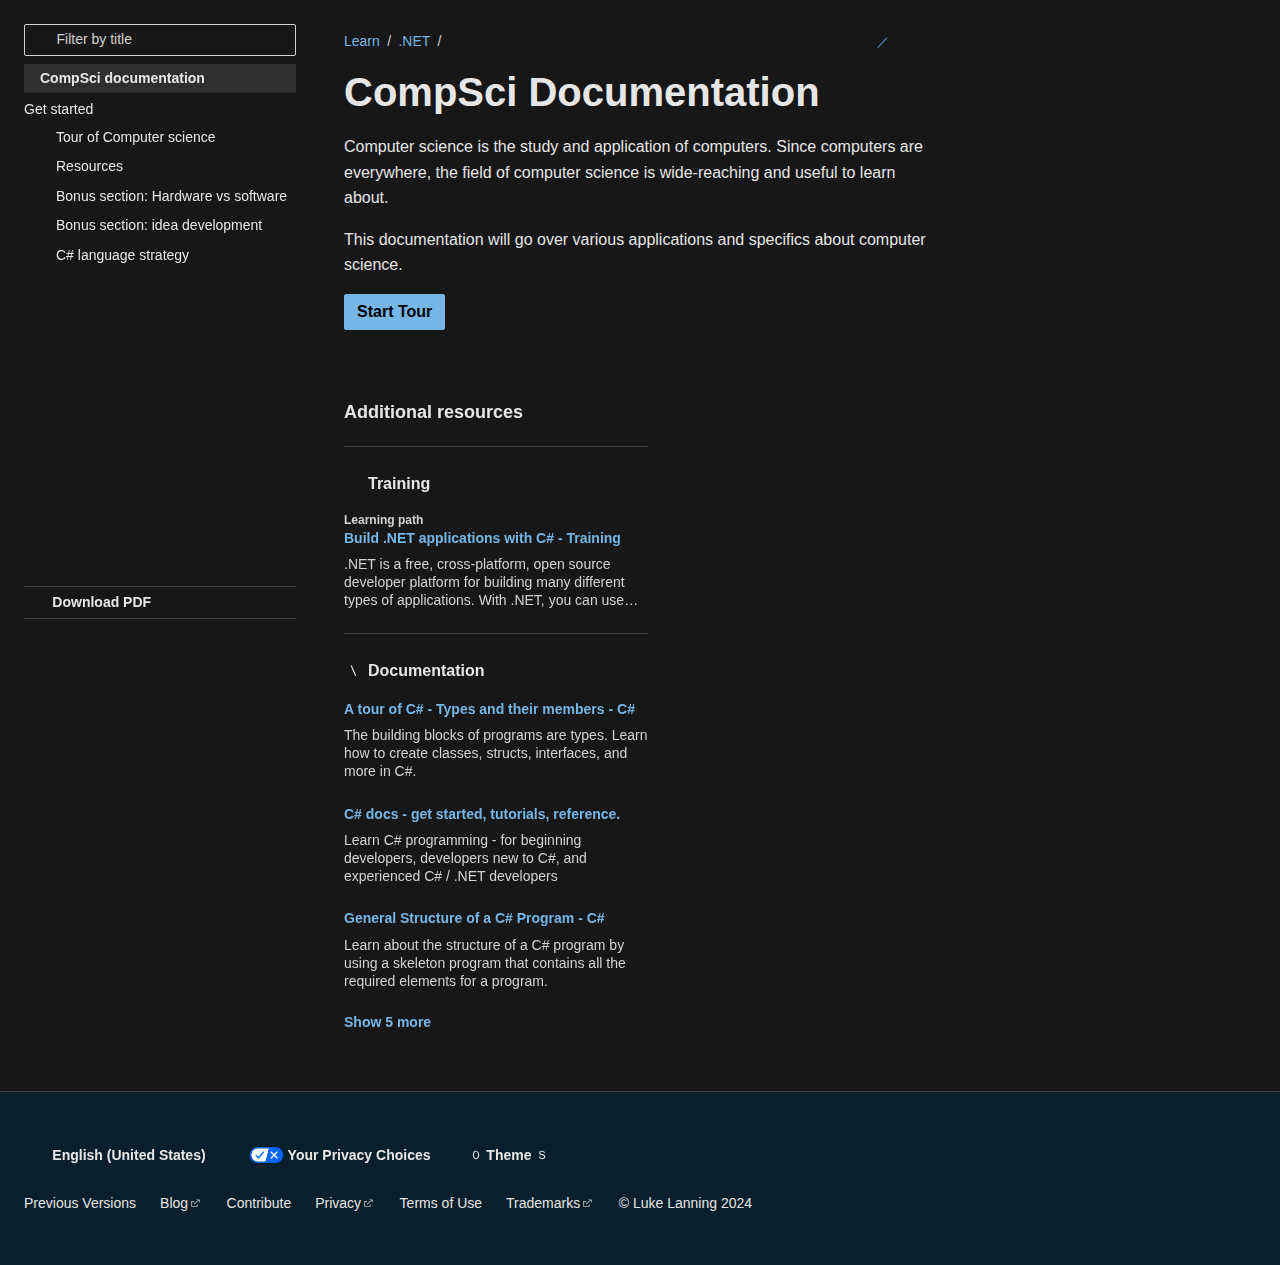
==== commit 7084eff3: "Update docsPage.html" ====
--- a/docsPage.html
+++ b/docsPage.html
@@ -147,9 +147,9 @@
 			<li role="none"><a aria-setsize="14" aria-level="1" aria-posinset="1" role="treeitem" tabindex="-1" class="tree-item is-leaf has-external-link-indicator is-selected" data-bi-name="tree-leaf" href="docs.html" aria-current="page">CompSci documentation</a></li>
 			<li class="tree-item is-expanded" aria-setsize="14" aria-level="1" aria-posinset="2" role="treeitem" tabindex="-1" id="title-2-1" aria-expanded="true"><span data-bi-name="tree-expander" class="tree-expander"></span>Get started</span>
 				<ul class="tree-group" role="group"><li role="none"><a aria-setsize="6" aria-level="2" aria-posinset="1" role="treeitem" tabindex="0" class="tree-item is-leaf has-external-link-indicator" data-bi-name="tree-leaf" href="index.html">Tour of Computer science</a></li>
-					<li role="none"><a aria-setsize="6" aria-level="2" aria-posinset="2" role="treeitem" tabindex="-1" class="tree-item is-leaf has-external-link-indicator" data-bi-name="tree-leaf" href="resources.html">Types</a></li>
-					<li role="none"><a aria-setsize="6" aria-level="2" aria-posinset="3" role="treeitem" tabindex="-1" class="tree-item is-leaf has-external-link-indicator" data-bi-name="tree-leaf" href="">Program building blocks</a></li>
-					<li role="none"><a aria-setsize="6" aria-level="2" aria-posinset="4" role="treeitem" tabindex="-1" class="tree-item is-leaf has-external-link-indicator" data-bi-name="tree-leaf" href="">Major language areas</a></li>
+					<li role="none"><a aria-setsize="6" aria-level="2" aria-posinset="2" role="treeitem" tabindex="-1" class="tree-item is-leaf has-external-link-indicator" data-bi-name="tree-leaf" href="resources.html">Resources</a></li>
+					<li role="none"><a aria-setsize="6" aria-level="2" aria-posinset="3" role="treeitem" tabindex="-1" class="tree-item is-leaf has-external-link-indicator" data-bi-name="tree-leaf" href="hvs.html">Bonus section: Hardware vs software</a></li>
+					<li role="none"><a aria-setsize="6" aria-level="2" aria-posinset="4" role="treeitem" tabindex="-1" class="tree-item is-leaf has-external-link-indicator" data-bi-name="tree-leaf" href="ideas.html">Bonus section: idea development</a></li>
 					<li role="none"><a aria-setsize="6" aria-level="2" aria-posinset="5" role="treeitem" tabindex="-1" class="tree-item is-leaf has-external-link-indicator" data-bi-name="tree-leaf" href="">C# language strategy</a></li>
 				</ul>
 			</li>
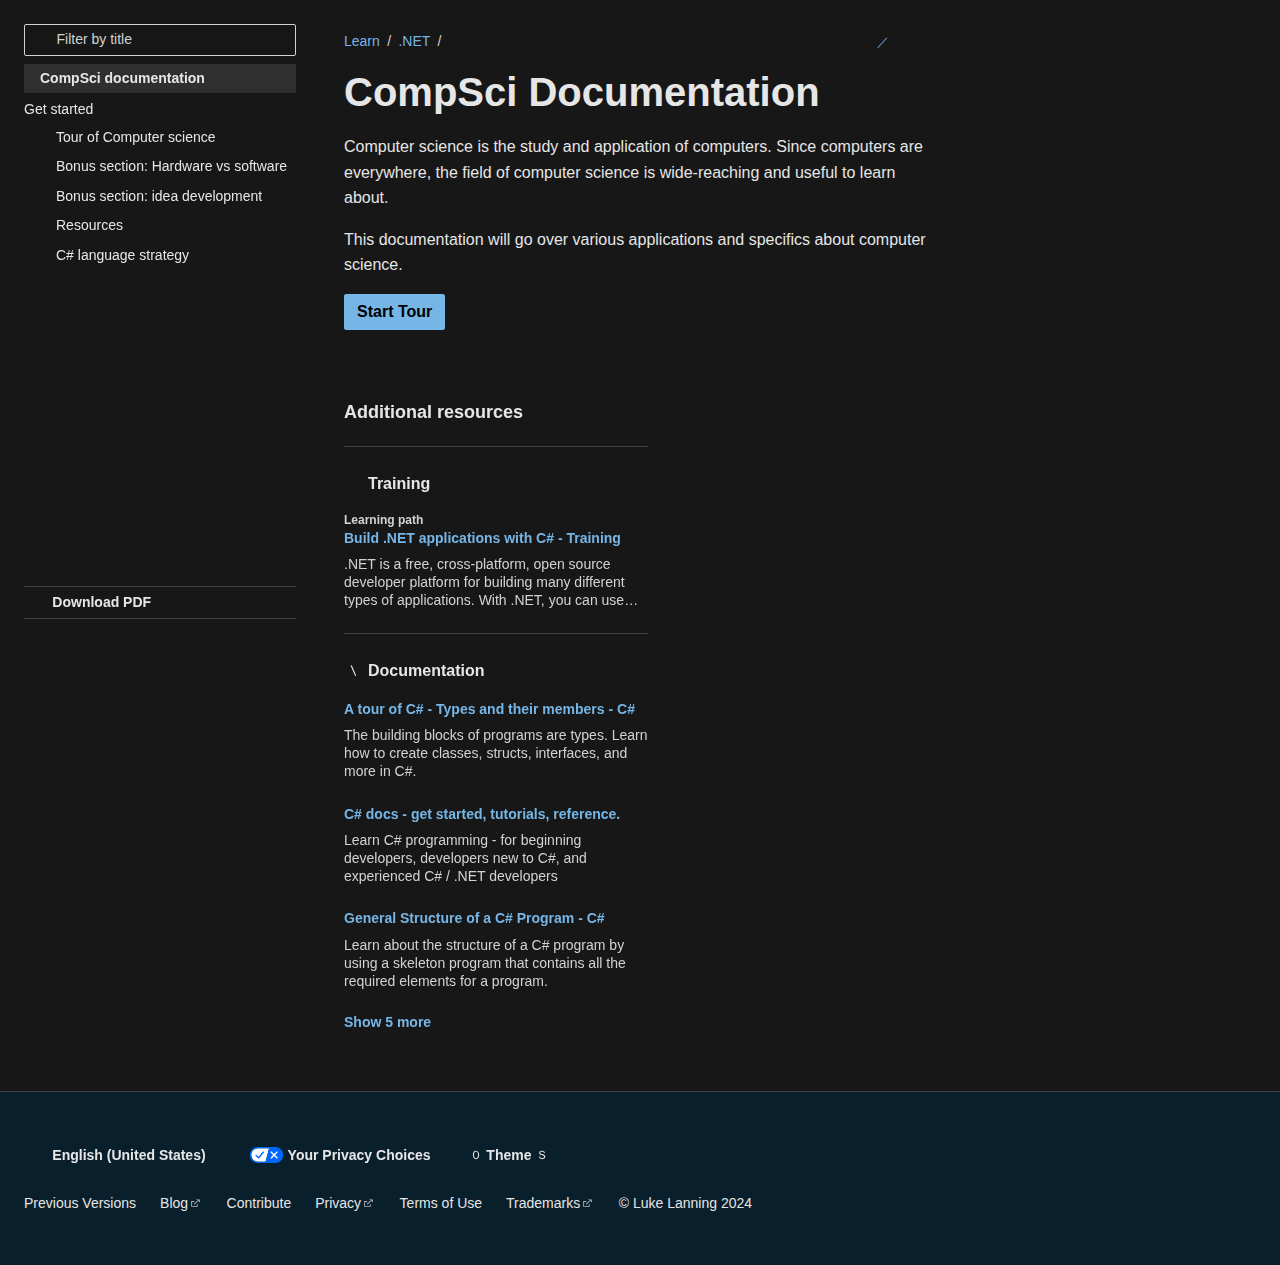
==== commit 10953fc7: "Update docsPage.html" ====
--- a/docsPage.html
+++ b/docsPage.html
@@ -147,9 +147,9 @@
 			<li role="none"><a aria-setsize="14" aria-level="1" aria-posinset="1" role="treeitem" tabindex="-1" class="tree-item is-leaf has-external-link-indicator is-selected" data-bi-name="tree-leaf" href="docs.html" aria-current="page">CompSci documentation</a></li>
 			<li class="tree-item is-expanded" aria-setsize="14" aria-level="1" aria-posinset="2" role="treeitem" tabindex="-1" id="title-2-1" aria-expanded="true"><span data-bi-name="tree-expander" class="tree-expander"></span>Get started</span>
 				<ul class="tree-group" role="group"><li role="none"><a aria-setsize="6" aria-level="2" aria-posinset="1" role="treeitem" tabindex="0" class="tree-item is-leaf has-external-link-indicator" data-bi-name="tree-leaf" href="index.html">Tour of Computer science</a></li>
-					<li role="none"><a aria-setsize="6" aria-level="2" aria-posinset="2" role="treeitem" tabindex="-1" class="tree-item is-leaf has-external-link-indicator" data-bi-name="tree-leaf" href="resources.html">Resources</a></li>
 					<li role="none"><a aria-setsize="6" aria-level="2" aria-posinset="3" role="treeitem" tabindex="-1" class="tree-item is-leaf has-external-link-indicator" data-bi-name="tree-leaf" href="hvs.html">Bonus section: Hardware vs software</a></li>
 					<li role="none"><a aria-setsize="6" aria-level="2" aria-posinset="4" role="treeitem" tabindex="-1" class="tree-item is-leaf has-external-link-indicator" data-bi-name="tree-leaf" href="ideas.html">Bonus section: idea development</a></li>
+					<li role="none"><a aria-setsize="6" aria-level="2" aria-posinset="2" role="treeitem" tabindex="-1" class="tree-item is-leaf has-external-link-indicator" data-bi-name="tree-leaf" href="resources.html">Resources</a></li>
 					<li role="none"><a aria-setsize="6" aria-level="2" aria-posinset="5" role="treeitem" tabindex="-1" class="tree-item is-leaf has-external-link-indicator" data-bi-name="tree-leaf" href="">C# language strategy</a></li>
 				</ul>
 			</li>
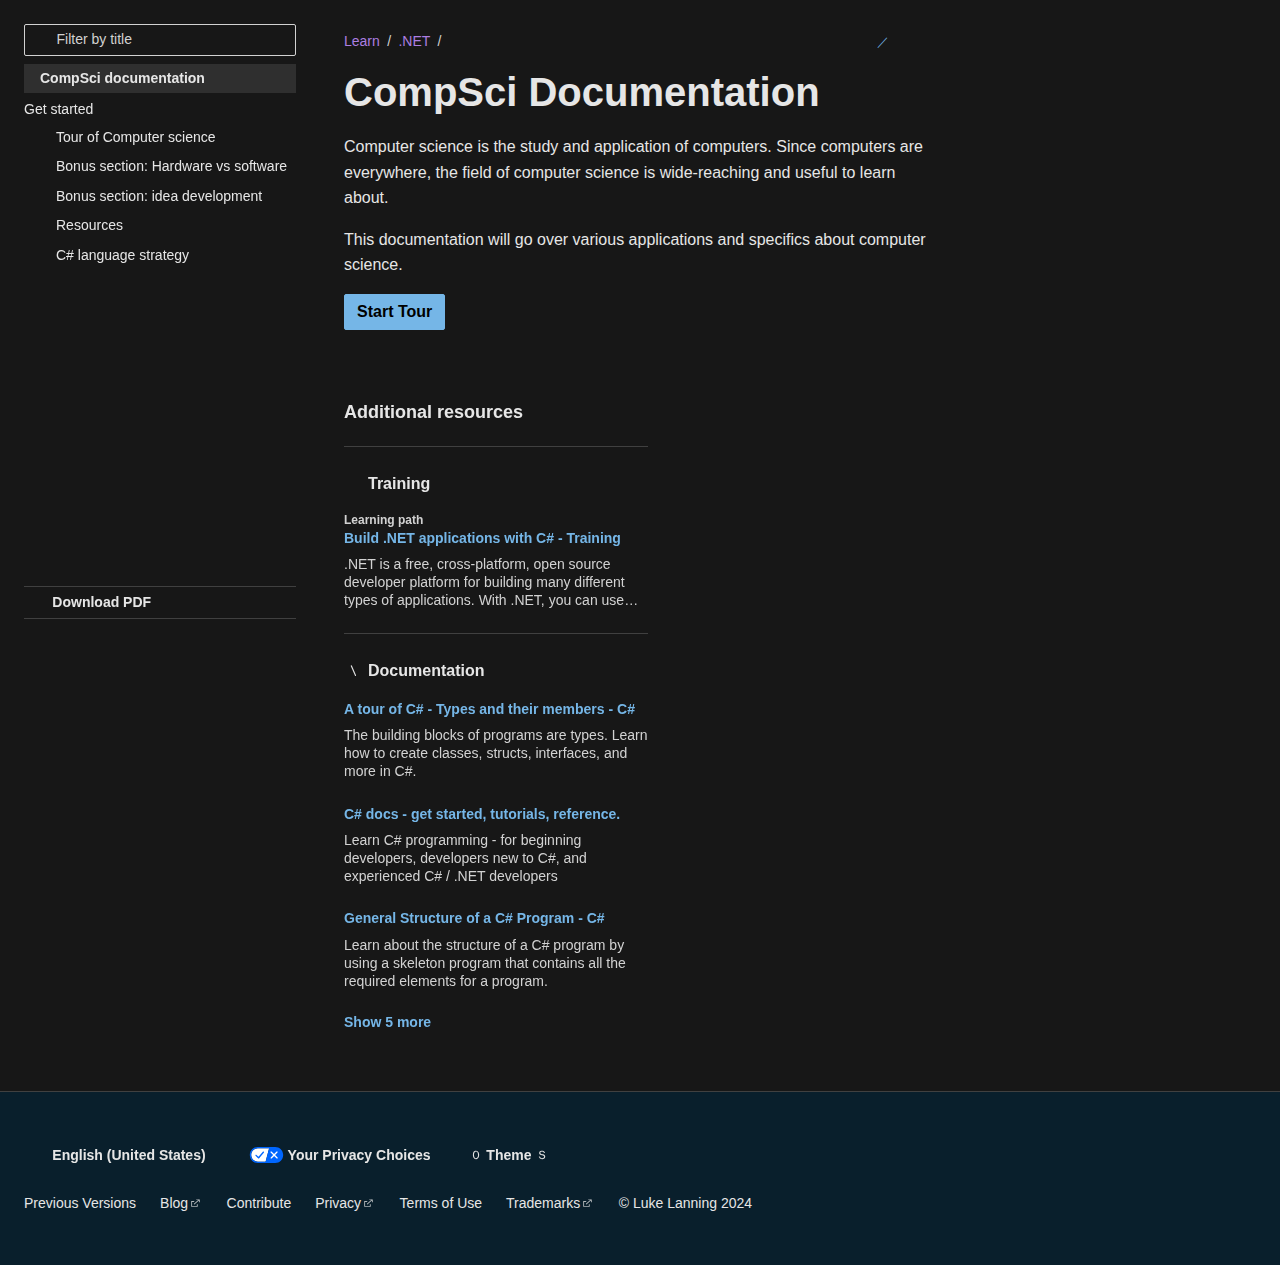
==== commit 78909e6f: "Update docsPage.html" ====
--- a/docsPage.html
+++ b/docsPage.html
@@ -20,7 +20,7 @@
 
 
 	<meta name="apiPlatform" content="dotnet">
-<meta name="author" content="BillWagner">
+<meta name="author" content="LukeLanning">
 <meta name="breadcrumb_path" content="/dotnet/breadcrumb/toc.json">
 <meta name="depot_name" content="VS.core-docs">
 <meta name="description" content="New to C#? Learn the basics of the language. Start with this overview.">
@@ -187,13 +187,13 @@
 				<ol class="list-style-none">
 					<!---->
 								<li class="line-clamp-1">
-									<a class="display-block has-inner-focus padding-inline-xs padding-block-xxs border-radius font-size-sm" href="https://learn.microsoft.com/en-us/">
+									<a class="display-block has-inner-focus padding-inline-xs padding-block-xxs border-radius font-size-sm" href="">
 										Learn
 									</a>
 								</li>
 							<!----><!---->
 								<li class="line-clamp-1">
-									<a class="display-block has-inner-focus padding-inline-xs padding-block-xxs border-radius font-size-sm" href="https://learn.microsoft.com/en-us/dotnet/">
+									<a class="display-block has-inner-focus padding-inline-xs padding-block-xxs border-radius font-size-sm" href="">
 										.NET
 									</a>
 								</li>
@@ -209,11 +209,11 @@
 				<ol class="breadcrumbs">
 					<!---->
 								<li class="breadcrumbs-item" data-bread-crumbs-collapse-target="">
-									<a href="https://learn.microsoft.com/en-us/"><!---->Learn<!----></a>
+									<a href=""><!---->Learn<!----></a>
 								</li>
 							<!----><!---->
 								<li class="breadcrumbs-item" data-bread-crumbs-collapse-target="">
-									<a href="https://learn.microsoft.com/en-us/dotnet/"><!---->.NET<!----></a>
+									<a href=""><!---->.NET<!----></a>
 								</li>
 							<!----><!---->
 				</ol>
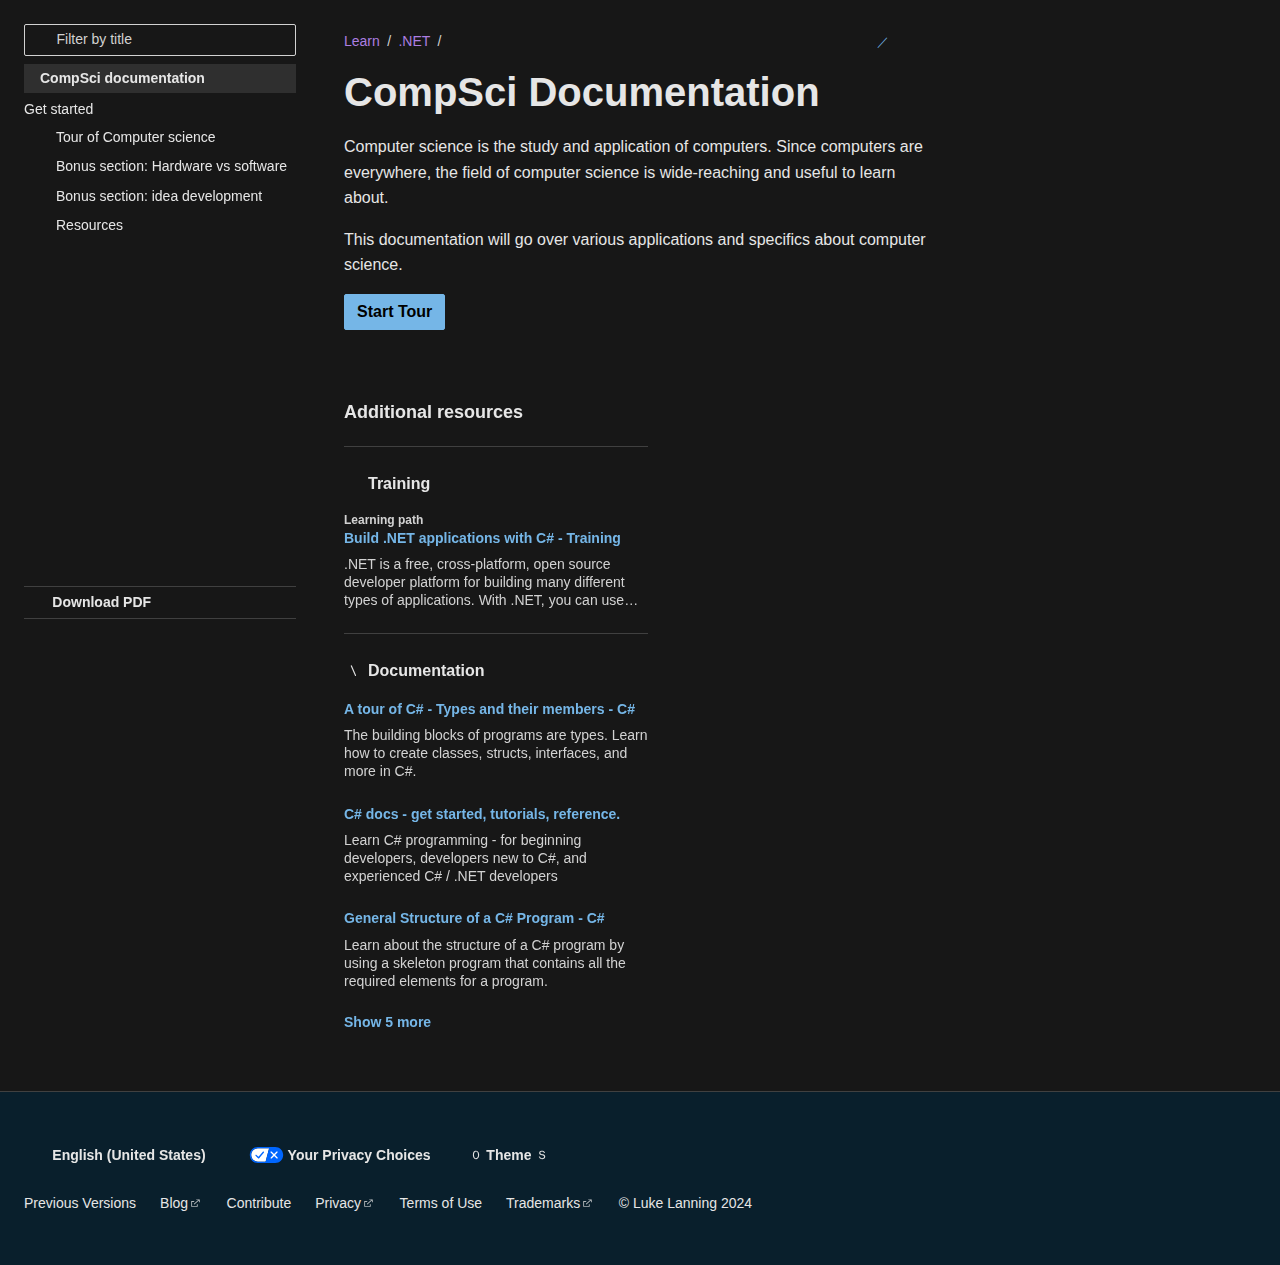
==== commit b35a144f: "Update docsPage.html" ====
--- a/docsPage.html
+++ b/docsPage.html
@@ -150,7 +150,6 @@
 					<li role="none"><a aria-setsize="6" aria-level="2" aria-posinset="3" role="treeitem" tabindex="-1" class="tree-item is-leaf has-external-link-indicator" data-bi-name="tree-leaf" href="hvs.html">Bonus section: Hardware vs software</a></li>
 					<li role="none"><a aria-setsize="6" aria-level="2" aria-posinset="4" role="treeitem" tabindex="-1" class="tree-item is-leaf has-external-link-indicator" data-bi-name="tree-leaf" href="ideas.html">Bonus section: idea development</a></li>
 					<li role="none"><a aria-setsize="6" aria-level="2" aria-posinset="2" role="treeitem" tabindex="-1" class="tree-item is-leaf has-external-link-indicator" data-bi-name="tree-leaf" href="resources.html">Resources</a></li>
-					<li role="none"><a aria-setsize="6" aria-level="2" aria-posinset="5" role="treeitem" tabindex="-1" class="tree-item is-leaf has-external-link-indicator" data-bi-name="tree-leaf" href="">C# language strategy</a></li>
 				</ul>
 			</li>
 		</ul>
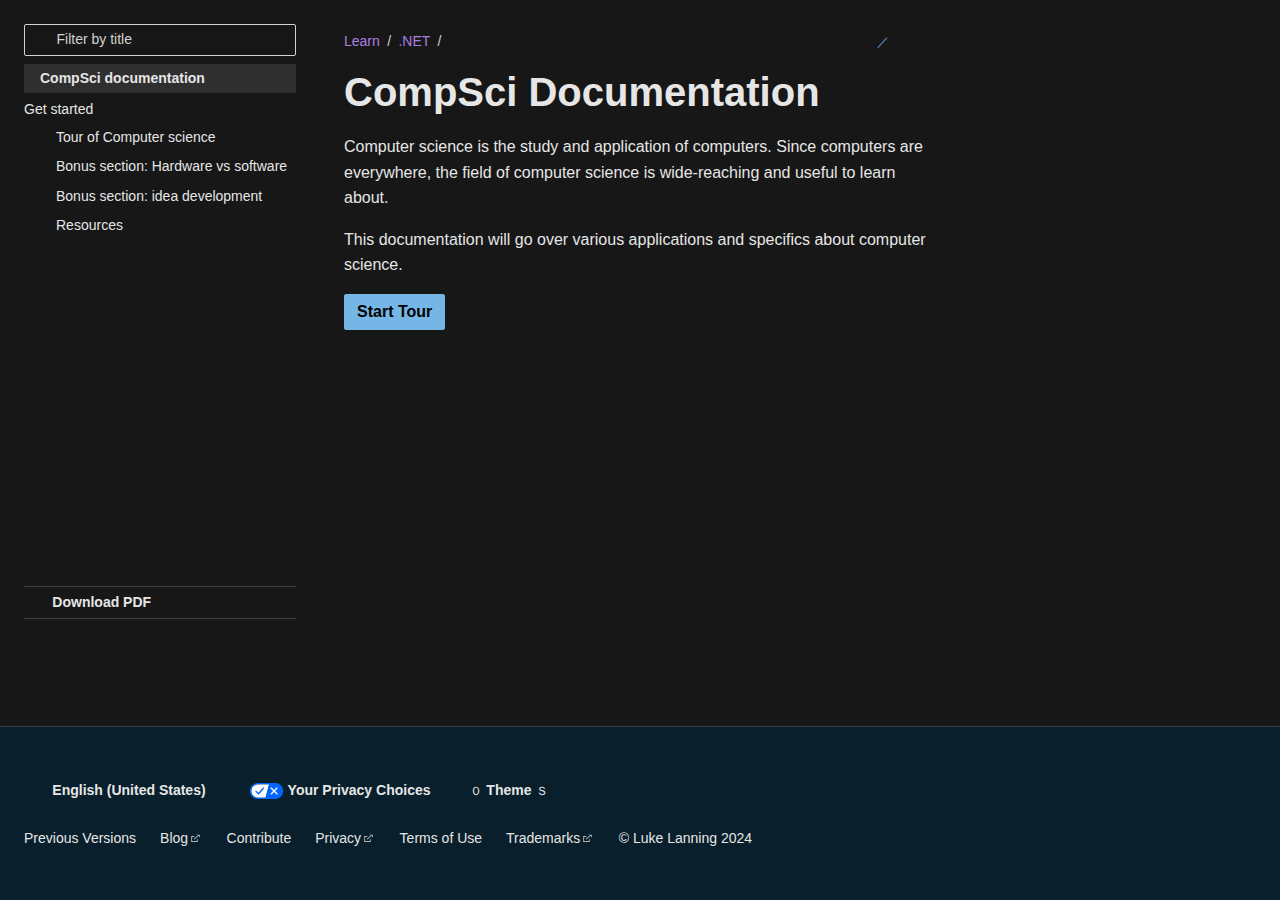
==== commit f004a97a: "Update docsPage.html" ====
--- a/docsPage.html
+++ b/docsPage.html
@@ -390,197 +390,6 @@
 						<!-- feedback report section -->
 						<!-- end feedback report section -->
 
-							<aside id="ms--additional-resources-mobile" aria-label="Additional resources" class="display-none-desktop display-none-print">
-								<hr class="hr">
-								<h2 id="ms--additional-resources-mobile-heading" class="title is-3">Additional resources</h2>
-								<section id="right-rail-recommendations-mobile" data-bi-name="recommendations"><!---->
-		<hr class="hr display-none display-block-desktop">
-		<article class="margin-top-md margin-top-sm-desktop">
-			
-		<p class="font-weight-semibold font-size-md display-flex align-items-center">
-			<span class="icon margin-right-xxs" aria-hidden="true">
-				<span class="docon docon-book-art64"></span>
-			</span>
-			Documentation
-		</p>
-	
-			<div class="margin-top-xs ">
-				
-		<ul aria-live="polite" aria-relevant="additions" id="right-rail-recommendations-list-0">
-			<!---->
-					<li class="padding-none margin-top-xs margin-bottom-none position-relative ">
-						  
-				<p class="line-clamp-3">
-					<a class="display-block inner-focus font-weight-semibold font-size-sm has-line-height-reset stretched-link" href="https://learn.microsoft.com/en-us/dotnet/csharp/tour-of-csharp/types?source=recommendations" data-bi-name="right-rail-recommendation-item-0">
-						A tour of CompSci - Types and their members - C#
-					</a>
-				</p>
-		   
-						
-		<p class="font-size-sm has-line-height-reset color-text-subtle margin-top-xxs line-clamp-3">
-			The building blocks of programs are types. Learn how to create classes, structs, interfaces, and more in C#.
-		</p>
-	
-					</li>
-				<!---->
-					<li class="padding-none margin-top-sm margin-bottom-none position-relative ">
-						  
-				<p class="line-clamp-3">
-					<a class="display-block inner-focus font-weight-semibold font-size-sm has-line-height-reset stretched-link" href="https://learn.microsoft.com/en-us/dotnet/csharp/?source=recommendations" data-bi-name="right-rail-recommendation-item-1">
-						CompSci docs - get started, tutorials, reference.
-					</a>
-				</p>
-		   
-						
-		<p class="font-size-sm has-line-height-reset color-text-subtle margin-top-xxs line-clamp-3">
-			Learn C# programming - for beginning developers, developers new to C#, and experienced C# / .NET developers
-		</p>
-	
-					</li>
-				<!---->
-					<li class="padding-none margin-top-sm margin-bottom-none position-relative ">
-						  
-				<p class="line-clamp-3">
-					<a class="display-block inner-focus font-weight-semibold font-size-sm has-line-height-reset stretched-link" href="https://learn.microsoft.com/en-us/dotnet/csharp/fundamentals/program-structure/?source=recommendations" data-bi-name="right-rail-recommendation-item-2">
-						General Structure of a C# Program - C#
-					</a>
-				</p>
-		   
-						
-		<p class="font-size-sm has-line-height-reset color-text-subtle margin-top-xxs line-clamp-3">
-			Learn about the structure of a C# program by using a skeleton program that contains all the required elements for a program.
-		</p>
-	
-					</li>
-				<!---->
-					<li class="padding-none margin-top-sm margin-bottom-none position-relative expandable">
-						  
-				<p class="line-clamp-3">
-					<a class="display-block inner-focus font-weight-semibold font-size-sm has-line-height-reset stretched-link" href="https://learn.microsoft.com/en-us/dotnet/csharp/tour-of-csharp/strategy?source=recommendations" data-bi-name="right-rail-recommendation-item-3">
-						C# language strategy
-					</a>
-				</p>
-		   
-						
-		<p class="font-size-sm has-line-height-reset color-text-subtle margin-top-xxs line-clamp-3">
-			We will keep evolving C# to meet the changing needs of developers and remain a state-of-the-art programming language. We will innovate eagerly and broadly in collaboration with C# developers
-		</p>
-	
-					</li>
-				<!---->
-					<li class="padding-none margin-top-sm margin-bottom-none position-relative expandable">
-						  
-				<p class="line-clamp-3">
-					<a class="display-block inner-focus font-weight-semibold font-size-sm has-line-height-reset stretched-link" href="https://learn.microsoft.com/en-us/dotnet/csharp/tour-of-csharp/program-building-blocks?source=recommendations" data-bi-name="right-rail-recommendation-item-4">
-						A tour of C# - The building blocks of C# programs
-					</a>
-				</p>
-		   
-						
-		<p class="font-size-sm has-line-height-reset color-text-subtle margin-top-xxs line-clamp-3">
-			Learn about C# members, expressions, and statements. Members include properties, fields, methods, events, operators, nested types, and more.
-		</p>
-	
-					</li>
-				<!---->
-					<li class="padding-none margin-top-sm margin-bottom-none position-relative expandable">
-						  
-				<p class="line-clamp-3">
-					<a class="display-block inner-focus font-weight-semibold font-size-sm has-line-height-reset stretched-link" href="https://learn.microsoft.com/en-us/dotnet/csharp/tour-of-csharp/tutorials/local-environment?source=recommendations" data-bi-name="right-rail-recommendation-item-5">
-						Introduction to C# - become familiar with the development tools
-					</a>
-				</p>
-		   
-						
-		<p class="font-size-sm has-line-height-reset color-text-subtle margin-top-xxs line-clamp-3">
-			This article provides a basic introduction to the tools you'll use to develop C# and .NET Applications on your machine.
-		</p>
-	
-					</li>
-				<!---->
-					<li class="padding-none margin-top-sm margin-bottom-none position-relative expandable">
-						  
-				<p class="line-clamp-3">
-					<a class="display-block inner-focus font-weight-semibold font-size-sm has-line-height-reset stretched-link" href="https://learn.microsoft.com/en-us/dotnet/csharp/programming-guide/?source=recommendations" data-bi-name="right-rail-recommendation-item-6">
-						C# Programming Guide - C#
-					</a>
-				</p>
-		   
-						
-		<p class="font-size-sm has-line-height-reset color-text-subtle margin-top-xxs line-clamp-3">
-			Use these resources for detailed information on key C# language features and features accessible to C# through .NET.
-		</p>
-	
-					</li>
-				<!---->
-					<li class="padding-none margin-top-sm margin-bottom-none position-relative expandable">
-						  
-				<p class="line-clamp-3">
-					<a class="display-block inner-focus font-weight-semibold font-size-sm has-line-height-reset stretched-link" href="https://learn.microsoft.com/en-us/dotnet/csharp/tour-of-csharp/features?source=recommendations" data-bi-name="right-rail-recommendation-item-7">
-						A tour of C# - Major language areas - C#
-					</a>
-				</p>
-		   
-						
-		<p class="font-size-sm has-line-height-reset color-text-subtle margin-top-xxs line-clamp-3">
-			New to C#? Learn the basics of the language. This article contains a survey of major language features.
-		</p>
-	
-					</li>
-				<!---->
-		</ul>
-	
-			</div>
-			<!---->
-				
-		<button type="button" aria-expanded="false" data-show-more="" class="link-button font-weight-semibold font-size-sm margin-top-sm" aria-controls="right-rail-recommendations-list-0" data-title="Show 5 more" data-bi-name="show-more-btn">
-			<span class="show-more-text "><!---->Show 5 more<!----></span>
-			
-		</button>
-	
-		  <!---->
-		</article>
-	<!----></section>
-								<section id="right-rail-training-mobile" data-bi-name="learning-resources-card"><!---->
-		<hr class="hr display-none display-block-desktop">
-		<article class="margin-top-md margin-top-sm-desktop">
-			
-		<p class="font-weight-semibold font-size-md display-flex align-items-center">
-			<span class="icon margin-right-xxs" aria-hidden="true">
-				<span class="docon docon-cube-cone-ball-shapes"></span>
-			</span>
-			Training
-		</p>
-	
-			<div class="margin-top-xs position-relative">
-				<!---->
-		<div class="position-relative margin-top-xs">
-			 
-				<p class="has-line-height-reset color-text-subtle font-size-xs font-weight-semibold">
-					Learning path
-				</p>
-		   
-				<p class="line-clamp-3">
-					<a class="display-block inner-focus font-weight-semibold font-size-sm has-line-height-reset stretched-link" href="https://learn.microsoft.com/en-us/training/paths/build-dotnet-applications-csharp/?source=recommendations">
-						Build .NET applications with C# - Training
-					</a>
-				</p>
-		   
-			
-		<p class="font-size-sm has-line-height-reset color-text-subtle margin-top-xxs line-clamp-3">
-			.NET is a free, cross-platform, open source developer platform for building many different types of applications. With .NET, you can use multiple languages, editors, and libraries to build for web, mobile, desktop, games, and IoT.
-		</p>
-	
-		</div>
-	<!----><!---->
-			</div>
-			
-		</article>
-	<!----></section>
-								<section id="right-rail-events-mobile" data-bi-name="events-card" hidden=""></section>
-								<section id="right-rail-qna-mobile" data-bi-name="qna-link-card" hidden=""></section>
-							</aside>
-
 						<div class="border-top is-visible-interactive has-default-focus margin-top-sm ">
 
 
@@ -696,208 +505,6 @@
 						</div>
 
 					</div>
-
-						<div id="ms--additional-resources" class="right-container column is-4-desktop display-none display-block-desktop" data-bi-name="pageactions" role="complementary" aria-label="Additional resources">
-							<div id="affixed-right-container" class="margin-top-sm-tablet position-sticky" data-bi-name="right-column" style="top: 36px; bottom: 36px;">
-								<h2 id="ms--additional-resources-heading" class="title is-6 margin-top-md">Additional resources</h2>
-								<section id="right-rail-events" data-bi-name="events-card" hidden=""></section>
-								<section id="right-rail-training" data-bi-name="learning-resources-card"><!---->
-		<hr class="hr display-none display-block-desktop">
-		<article class="margin-top-md margin-top-sm-desktop">
-			
-		<p class="font-weight-semibold font-size-md display-flex align-items-center">
-			<span class="icon margin-right-xxs" aria-hidden="true">
-				<span class="docon docon-cube-cone-ball-shapes"></span>
-			</span>
-			Training
-		</p>
-	
-			<div class="margin-top-xs position-relative">
-				<!---->
-		<div class="position-relative margin-top-xs">
-			 
-				<p class="has-line-height-reset color-text-subtle font-size-xs font-weight-semibold">
-					Learning path
-				</p>
-		   
-				<p class="line-clamp-3">
-					<a class="display-block inner-focus font-weight-semibold font-size-sm has-line-height-reset stretched-link" href="https://learn.microsoft.com/en-us/training/paths/build-dotnet-applications-csharp/?source=recommendations">
-						Build .NET applications with C# - Training
-					</a>
-				</p>
-		   
-			
-		<p class="font-size-sm has-line-height-reset color-text-subtle margin-top-xxs line-clamp-3">
-			.NET is a free, cross-platform, open source developer platform for building many different types of applications. With .NET, you can use multiple languages, editors, and libraries to build for web, mobile, desktop, games, and IoT.
-		</p>
-	
-		</div>
-	<!----><!---->
-			</div>
-			
-		</article>
-	<!----></section>
-								<section id="right-rail-recommendations" data-bi-name="recommendations"><!---->
-		<hr class="hr display-none display-block-desktop">
-		<article class="margin-top-md margin-top-sm-desktop">
-			
-		<p class="font-weight-semibold font-size-md display-flex align-items-center">
-			<span class="icon margin-right-xxs" aria-hidden="true">
-				<span class="docon docon-book-art64"></span>
-			</span>
-			Documentation
-		</p>
-	
-			<div class="margin-top-xs ">
-				
-		<ul aria-live="polite" aria-relevant="additions" id="right-rail-recommendations-list-1">
-			<!---->
-					<li class="padding-none margin-top-xs margin-bottom-none position-relative ">
-						  
-				<p class="line-clamp-3">
-					<a class="display-block inner-focus font-weight-semibold font-size-sm has-line-height-reset stretched-link" href="https://learn.microsoft.com/en-us/dotnet/csharp/tour-of-csharp/types?source=recommendations" data-bi-name="right-rail-recommendation-item-0">
-						A tour of C# - Types and their members - C#
-					</a>
-				</p>
-		   
-						
-		<p class="font-size-sm has-line-height-reset color-text-subtle margin-top-xxs line-clamp-3">
-			The building blocks of programs are types. Learn how to create classes, structs, interfaces, and more in C#.
-		</p>
-	
-					</li>
-				<!---->
-					<li class="padding-none margin-top-sm margin-bottom-none position-relative ">
-						  
-				<p class="line-clamp-3">
-					<a class="display-block inner-focus font-weight-semibold font-size-sm has-line-height-reset stretched-link" href="https://learn.microsoft.com/en-us/dotnet/csharp/?source=recommendations" data-bi-name="right-rail-recommendation-item-1">
-						C# docs - get started, tutorials, reference.
-					</a>
-				</p>
-		   
-						
-		<p class="font-size-sm has-line-height-reset color-text-subtle margin-top-xxs line-clamp-3">
-			Learn C# programming - for beginning developers, developers new to C#, and experienced C# / .NET developers
-		</p>
-	
-					</li>
-				<!---->
-					<li class="padding-none margin-top-sm margin-bottom-none position-relative ">
-						  
-				<p class="line-clamp-3">
-					<a class="display-block inner-focus font-weight-semibold font-size-sm has-line-height-reset stretched-link" href="https://learn.microsoft.com/en-us/dotnet/csharp/fundamentals/program-structure/?source=recommendations" data-bi-name="right-rail-recommendation-item-2">
-						General Structure of a C# Program - C#
-					</a>
-				</p>
-		   
-						
-		<p class="font-size-sm has-line-height-reset color-text-subtle margin-top-xxs line-clamp-3">
-			Learn about the structure of a C# program by using a skeleton program that contains all the required elements for a program.
-		</p>
-	
-					</li>
-				<!---->
-					<li class="padding-none margin-top-sm margin-bottom-none position-relative expandable">
-						  
-				<p class="line-clamp-3">
-					<a class="display-block inner-focus font-weight-semibold font-size-sm has-line-height-reset stretched-link" href="https://learn.microsoft.com/en-us/dotnet/csharp/tour-of-csharp/strategy?source=recommendations" data-bi-name="right-rail-recommendation-item-3">
-						C# language strategy
-					</a>
-				</p>
-		   
-						
-		<p class="font-size-sm has-line-height-reset color-text-subtle margin-top-xxs line-clamp-3">
-			We will keep evolving C# to meet the changing needs of developers and remain a state-of-the-art programming language. We will innovate eagerly and broadly in collaboration with C# developers
-		</p>
-	
-					</li>
-				<!---->
-					<li class="padding-none margin-top-sm margin-bottom-none position-relative expandable">
-						  
-				<p class="line-clamp-3">
-					<a class="display-block inner-focus font-weight-semibold font-size-sm has-line-height-reset stretched-link" href="https://learn.microsoft.com/en-us/dotnet/csharp/tour-of-csharp/program-building-blocks?source=recommendations" data-bi-name="right-rail-recommendation-item-4">
-						A tour of C# - The building blocks of C# programs
-					</a>
-				</p>
-		   
-						
-		<p class="font-size-sm has-line-height-reset color-text-subtle margin-top-xxs line-clamp-3">
-			Learn about C# members, expressions, and statements. Members include properties, fields, methods, events, operators, nested types, and more.
-		</p>
-	
-					</li>
-				<!---->
-					<li class="padding-none margin-top-sm margin-bottom-none position-relative expandable">
-						  
-				<p class="line-clamp-3">
-					<a class="display-block inner-focus font-weight-semibold font-size-sm has-line-height-reset stretched-link" href="https://learn.microsoft.com/en-us/dotnet/csharp/tour-of-csharp/tutorials/local-environment?source=recommendations" data-bi-name="right-rail-recommendation-item-5">
-						Introduction to C# - become familiar with the development tools
-					</a>
-				</p>
-		   
-						
-		<p class="font-size-sm has-line-height-reset color-text-subtle margin-top-xxs line-clamp-3">
-			This article provides a basic introduction to the tools you'll use to develop C# and .NET Applications on your machine.
-		</p>
-	
-					</li>
-				<!---->
-					<li class="padding-none margin-top-sm margin-bottom-none position-relative expandable">
-						  
-				<p class="line-clamp-3">
-					<a class="display-block inner-focus font-weight-semibold font-size-sm has-line-height-reset stretched-link" href="https://learn.microsoft.com/en-us/dotnet/csharp/programming-guide/?source=recommendations" data-bi-name="right-rail-recommendation-item-6">
-						C# Programming Guide - C#
-					</a>
-				</p>
-		   
-						
-		<p class="font-size-sm has-line-height-reset color-text-subtle margin-top-xxs line-clamp-3">
-			Use these resources for detailed information on key C# language features and features accessible to C# through .NET.
-		</p>
-	
-					</li>
-				<!---->
-					<li class="padding-none margin-top-sm margin-bottom-none position-relative expandable">
-						  
-				<p class="line-clamp-3">
-					<a class="display-block inner-focus font-weight-semibold font-size-sm has-line-height-reset stretched-link" href="https://learn.microsoft.com/en-us/dotnet/csharp/tour-of-csharp/features?source=recommendations" data-bi-name="right-rail-recommendation-item-7">
-						A tour of C# - Major language areas - C#
-					</a>
-				</p>
-		   
-						
-		<p class="font-size-sm has-line-height-reset color-text-subtle margin-top-xxs line-clamp-3">
-			New to C#? Learn the basics of the language. This article contains a survey of major language features.
-		</p>
-	
-					</li>
-				<!---->
-		</ul>
-	
-			</div>
-			<!---->
-				
-		<button type="button" aria-expanded="false" data-show-more="" class="link-button font-weight-semibold font-size-sm margin-top-sm" aria-controls="right-rail-recommendations-list-1" data-title="Show 5 more" data-bi-name="show-more-btn">
-			<span class="show-more-text "><!---->Show 5 more<!----></span>
-			
-		</button>
-	
-		  <!---->
-		</article>
-	<!----></section>
-								<nav id="side-doc-outline" class="doc-outline" data-bi-name="intopic toc" aria-label="In this article">
-									<h3>In this article</h3>
-								</nav>
-								<section id="right-rail-qna" class="margin-top-xxs" data-bi-name="qna-link-card" hidden=""></section>
-							</div>
-						</div>
-
-				</div>
-				<!--end of div.columns -->
-
-			</section>
-			<!--end of .primary-holder -->
-
 			<!-- interactive container -->
 			<aside id="interactive-container" class="interactive-container is-visible-interactive column has-body-background-dark ">
 			</aside>
